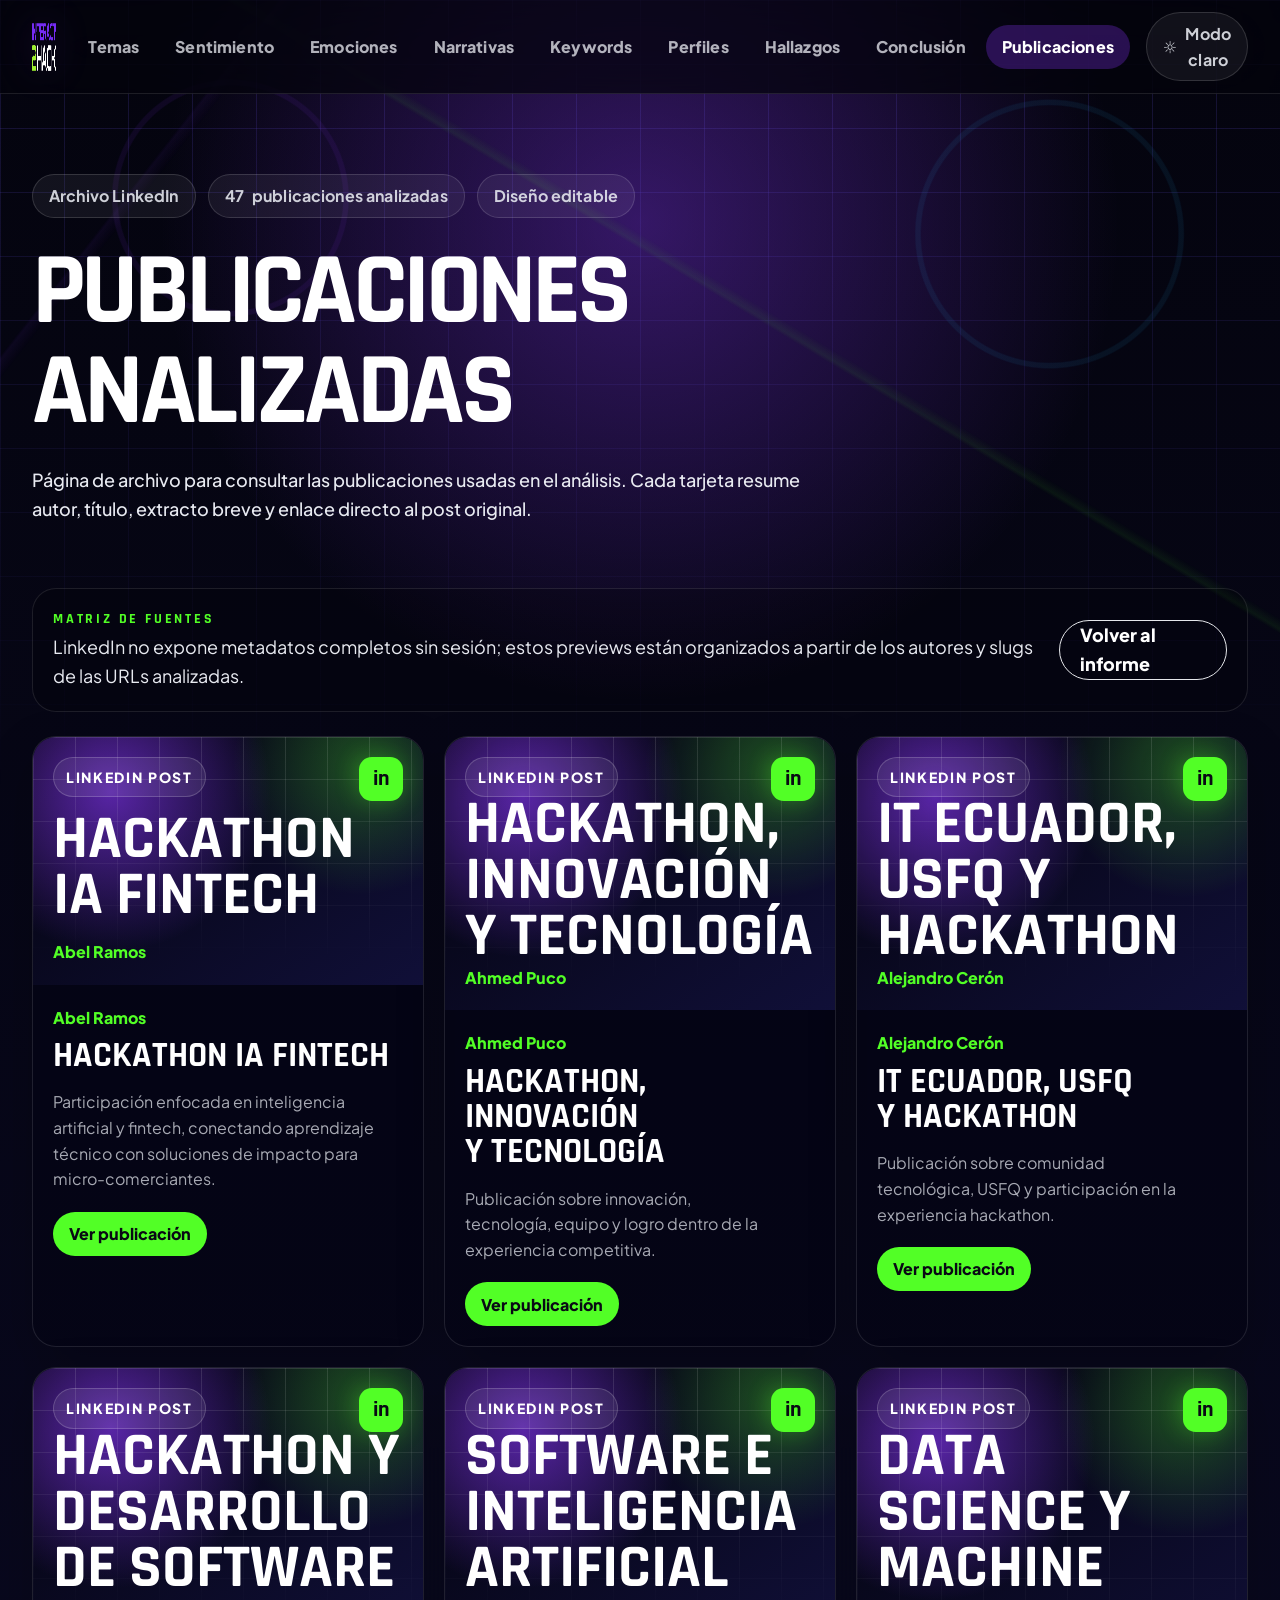
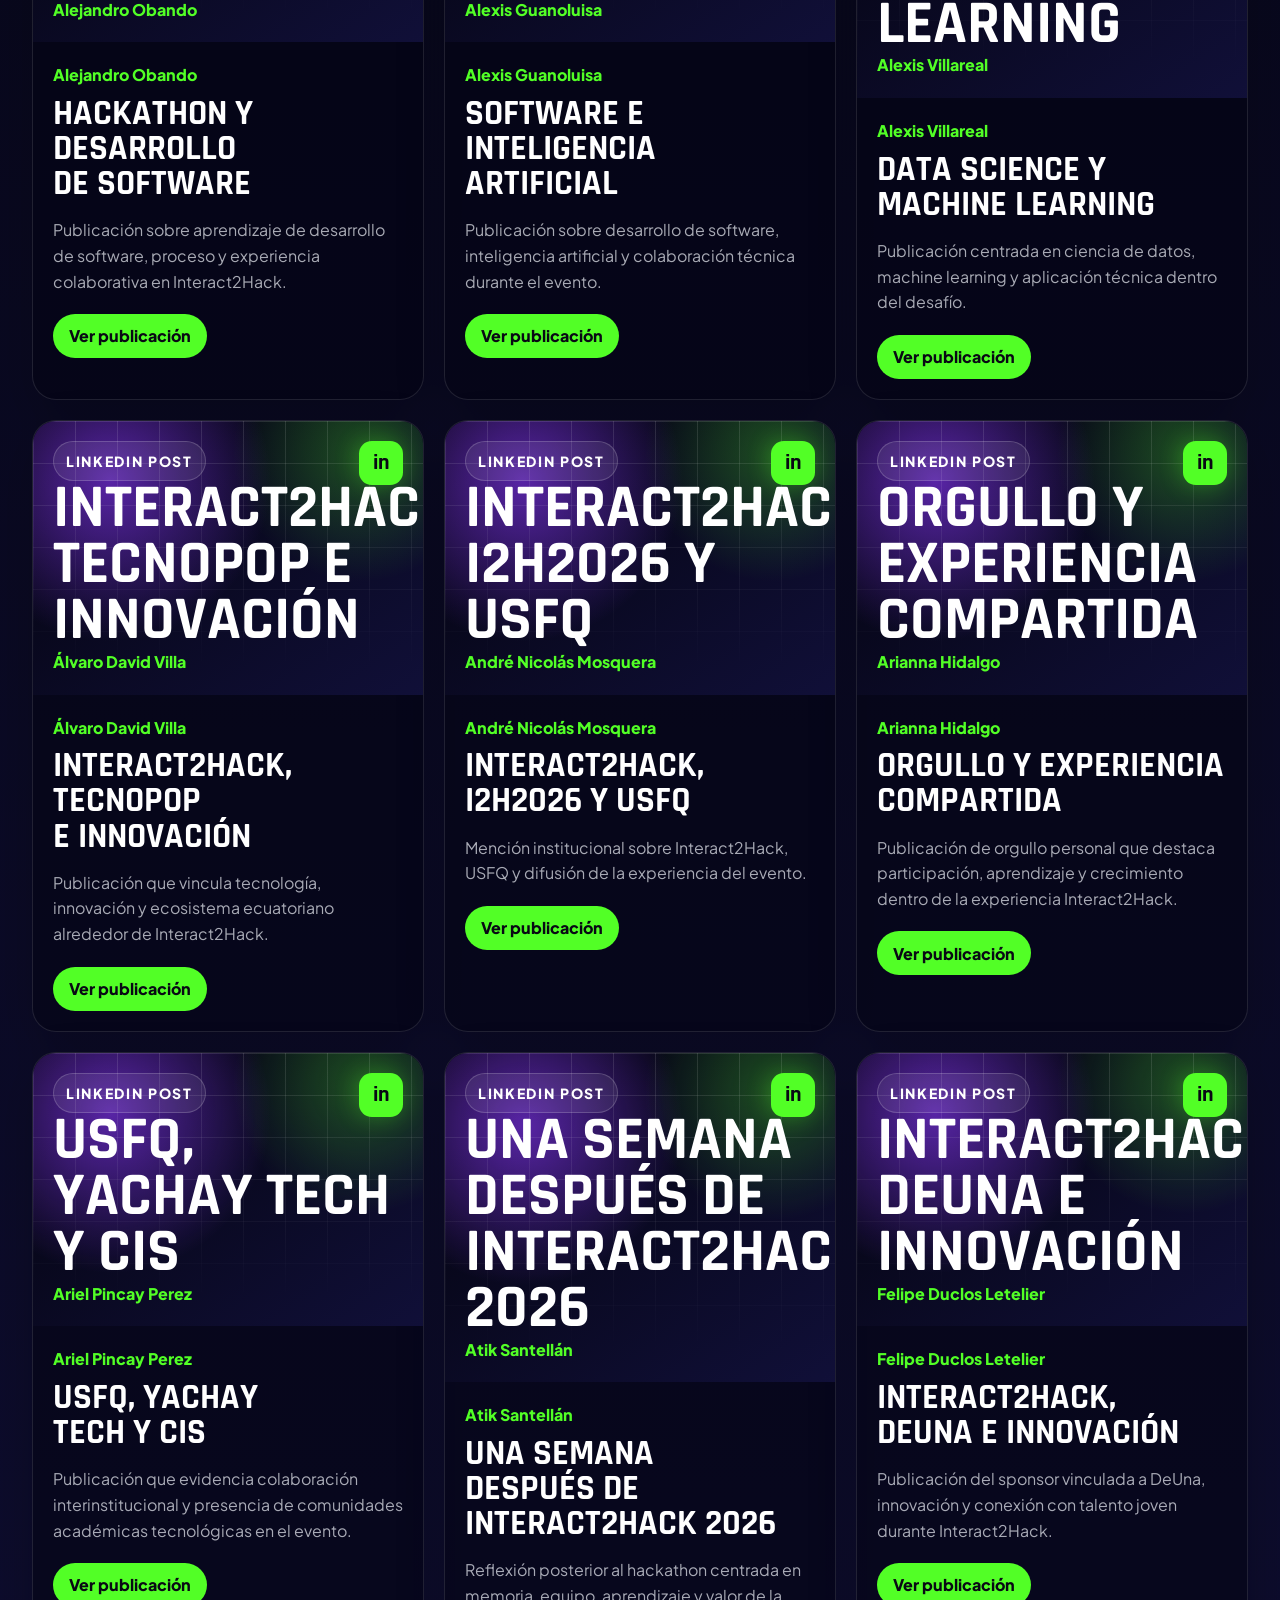
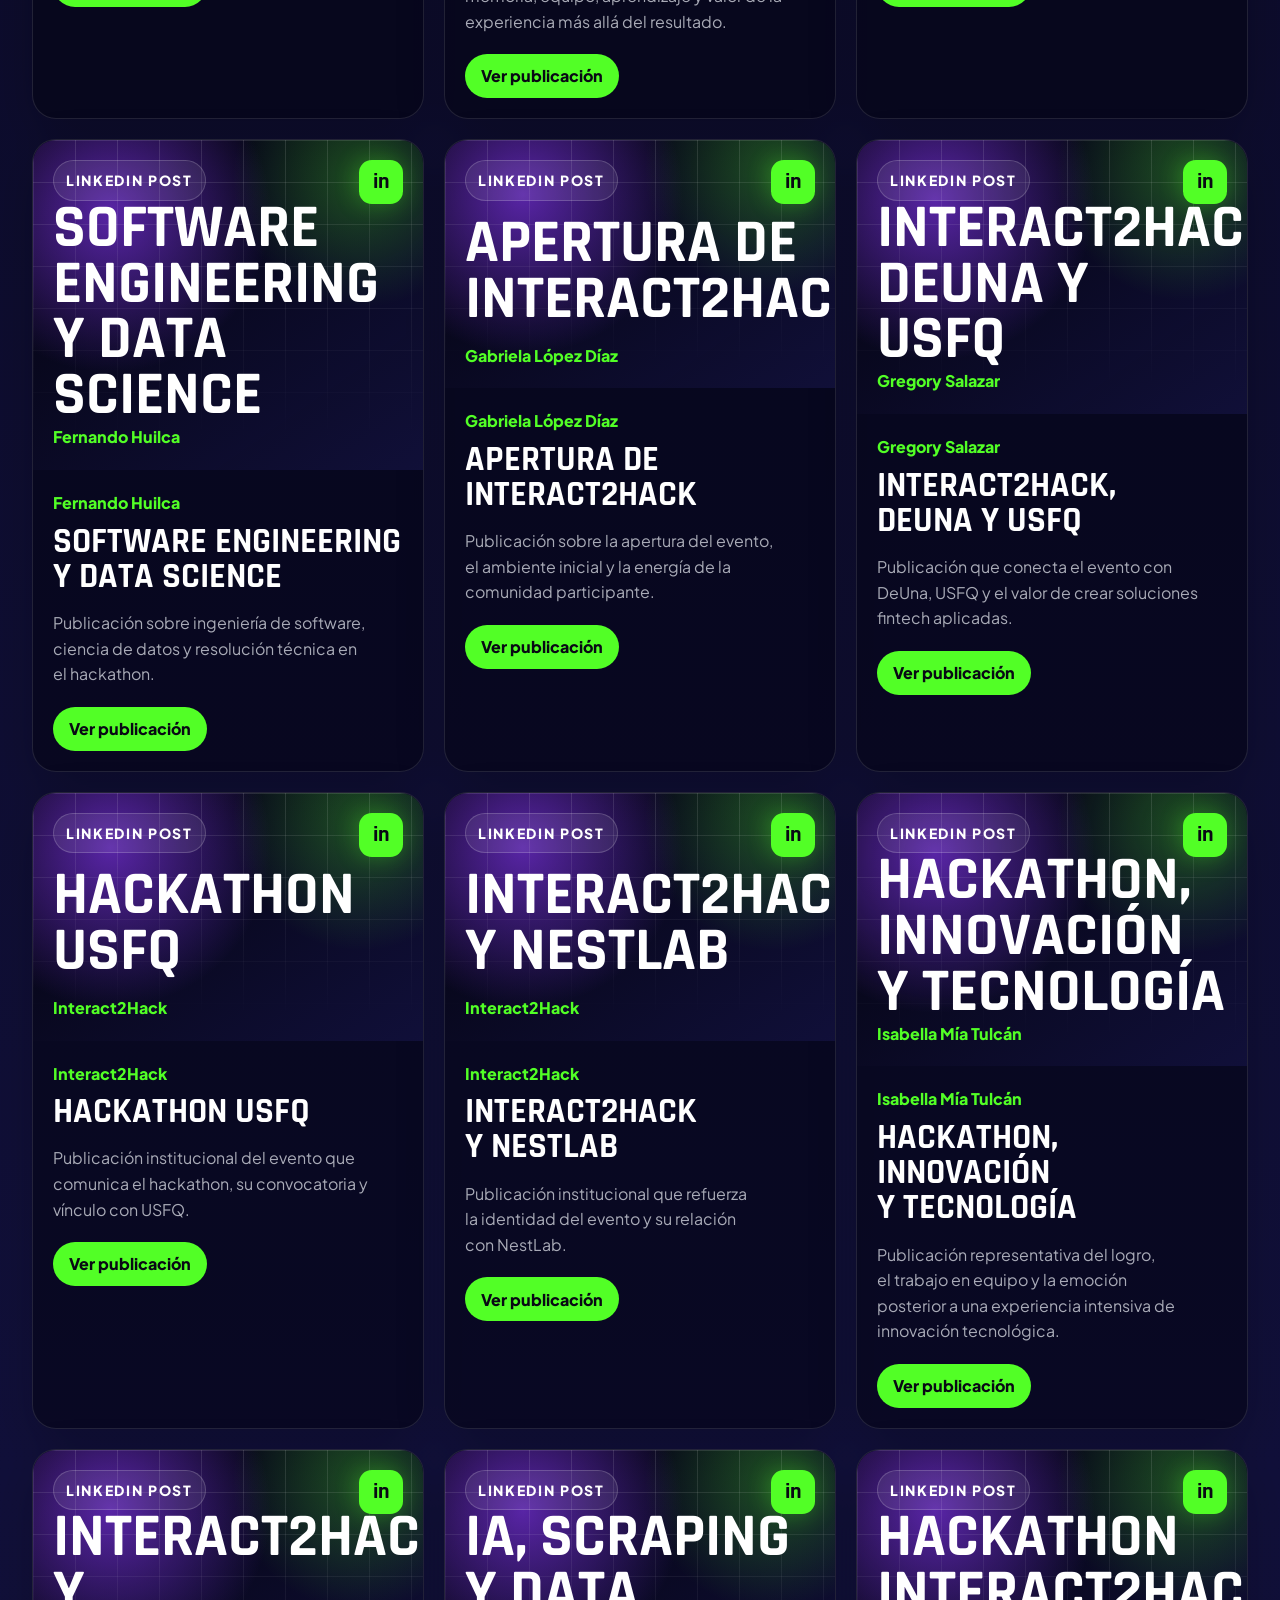
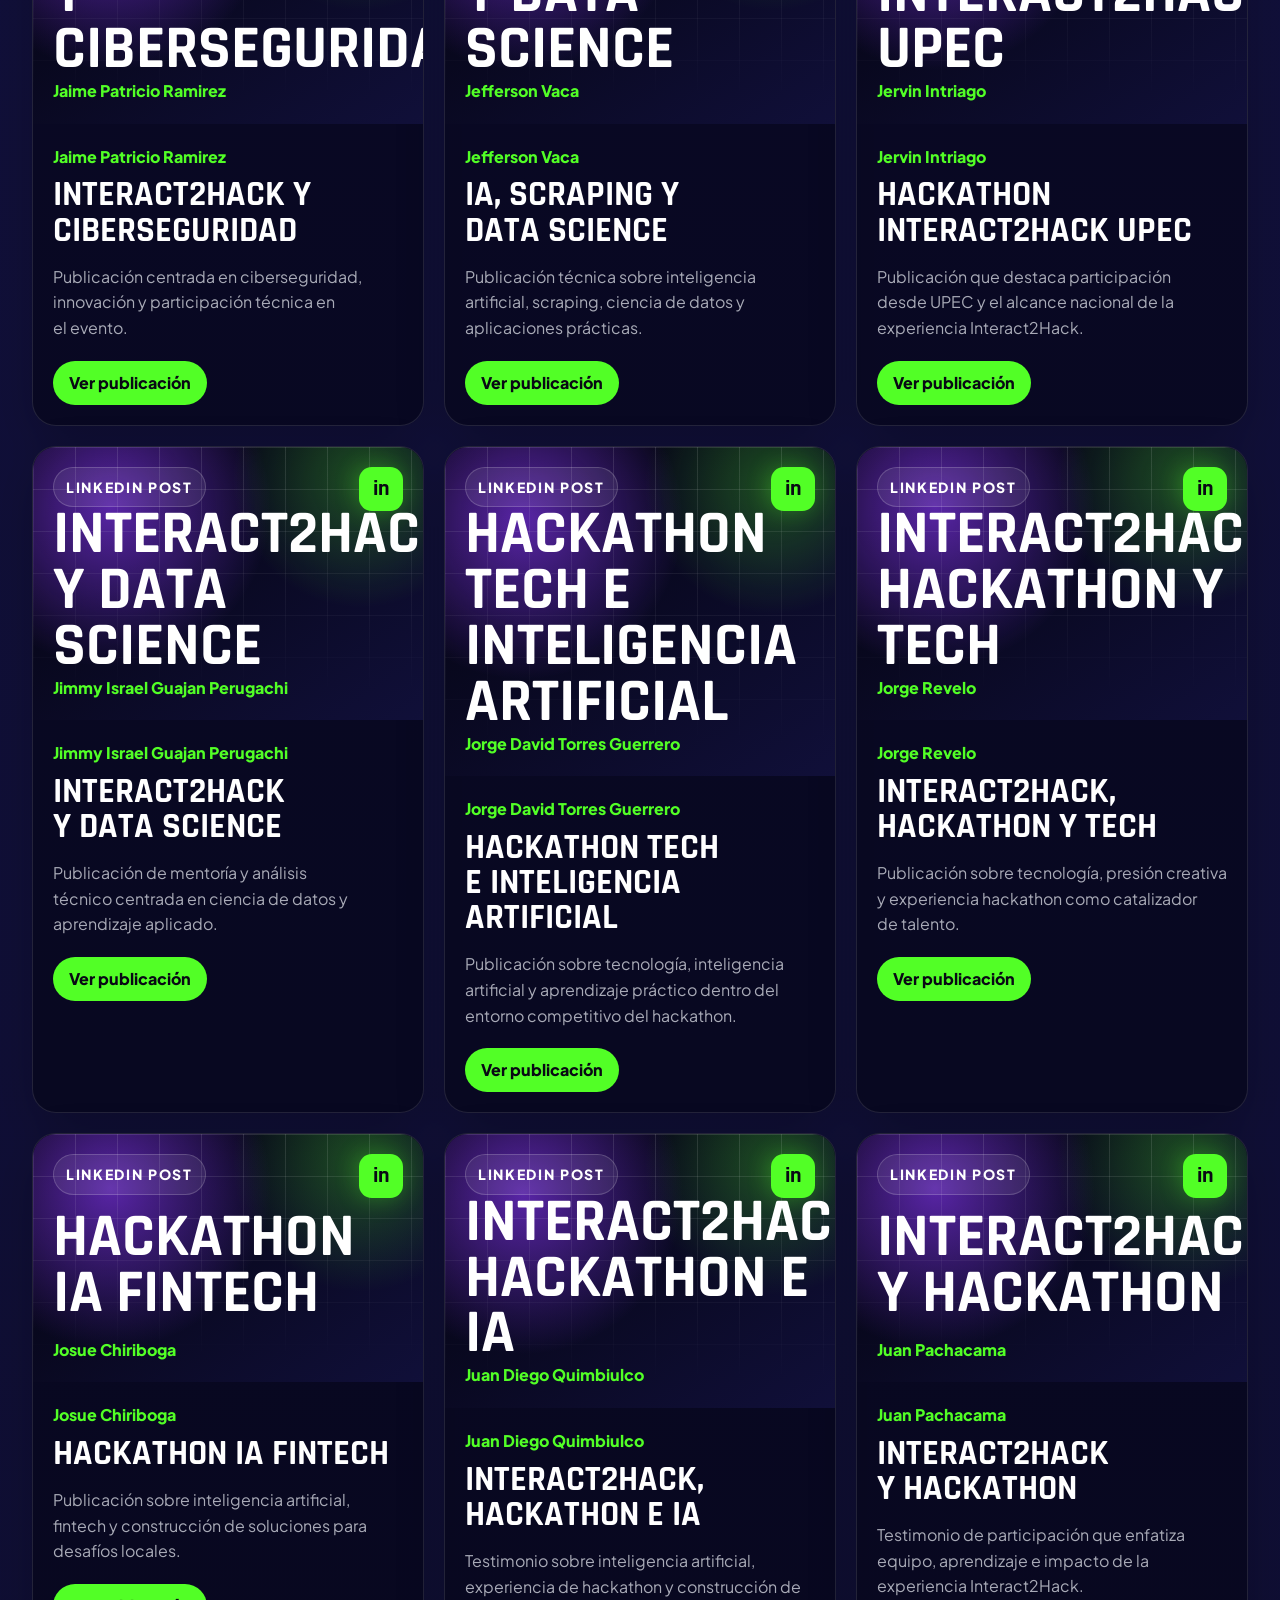
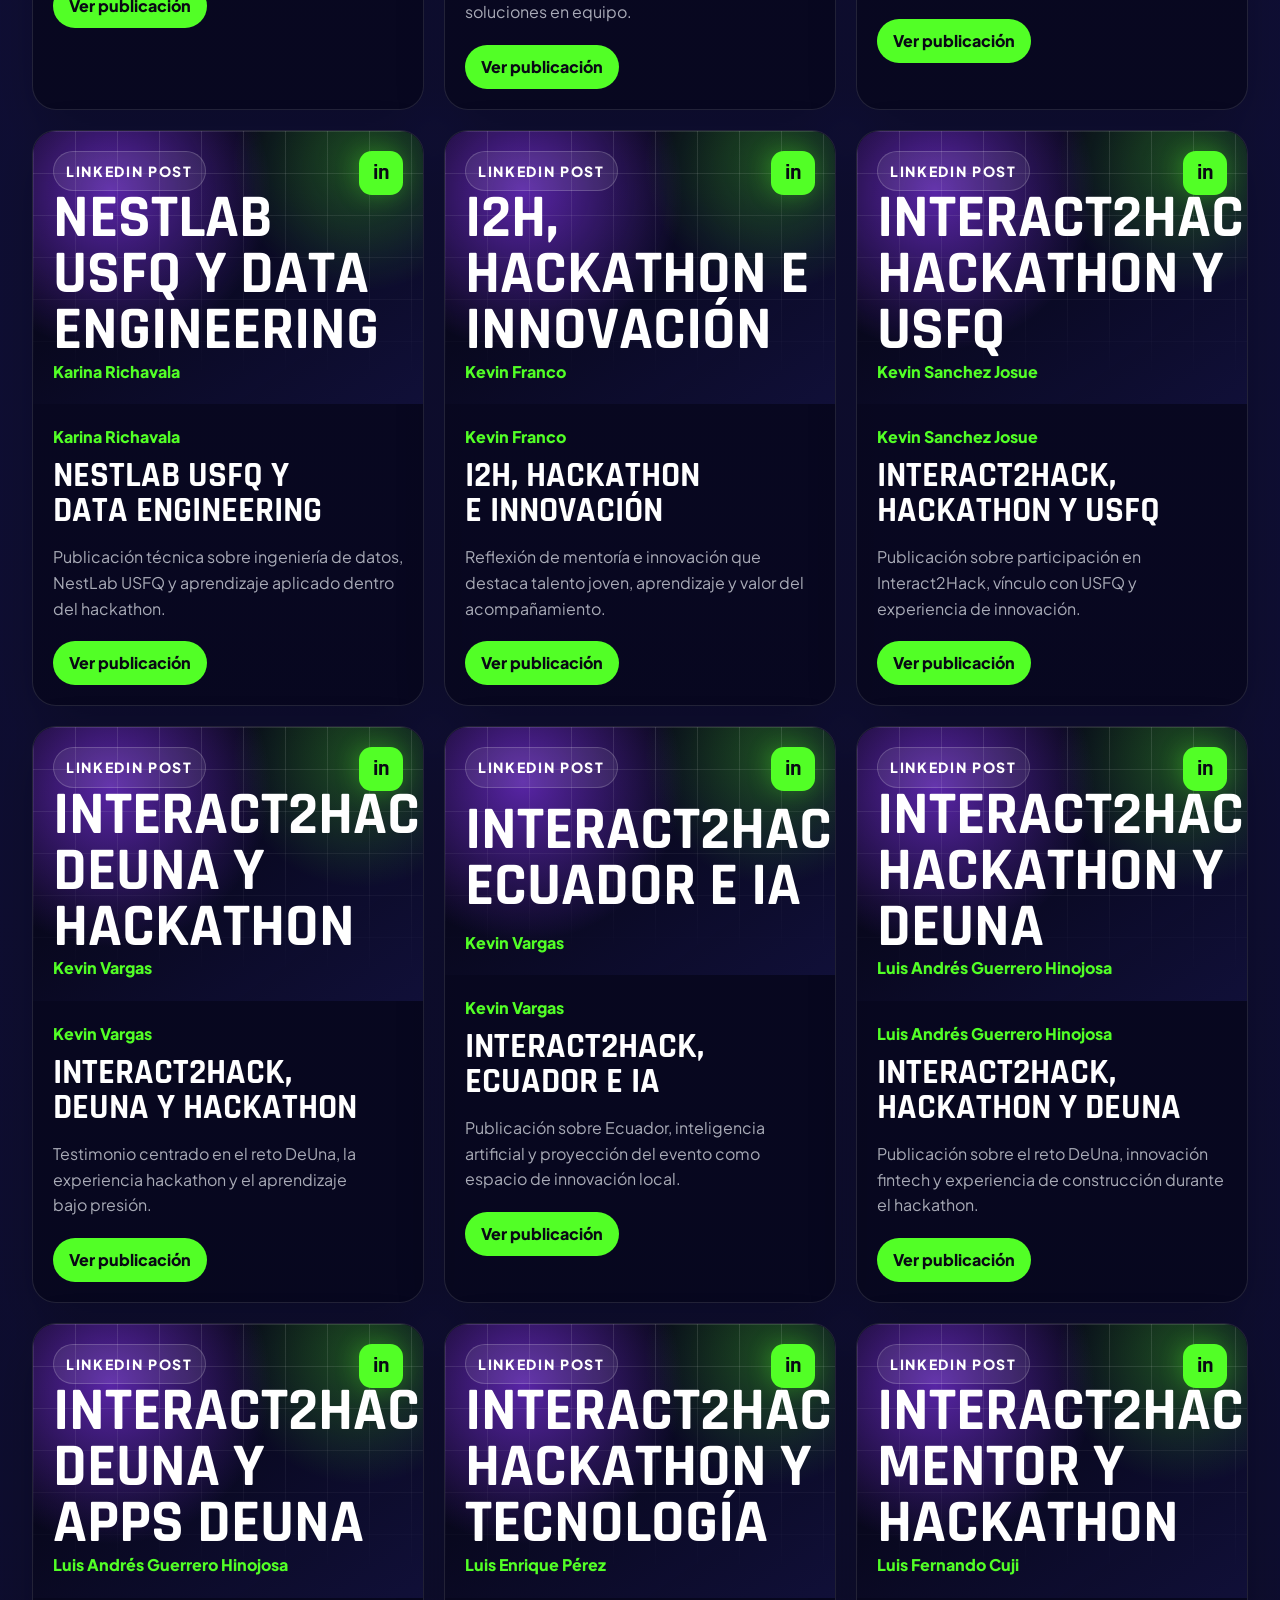
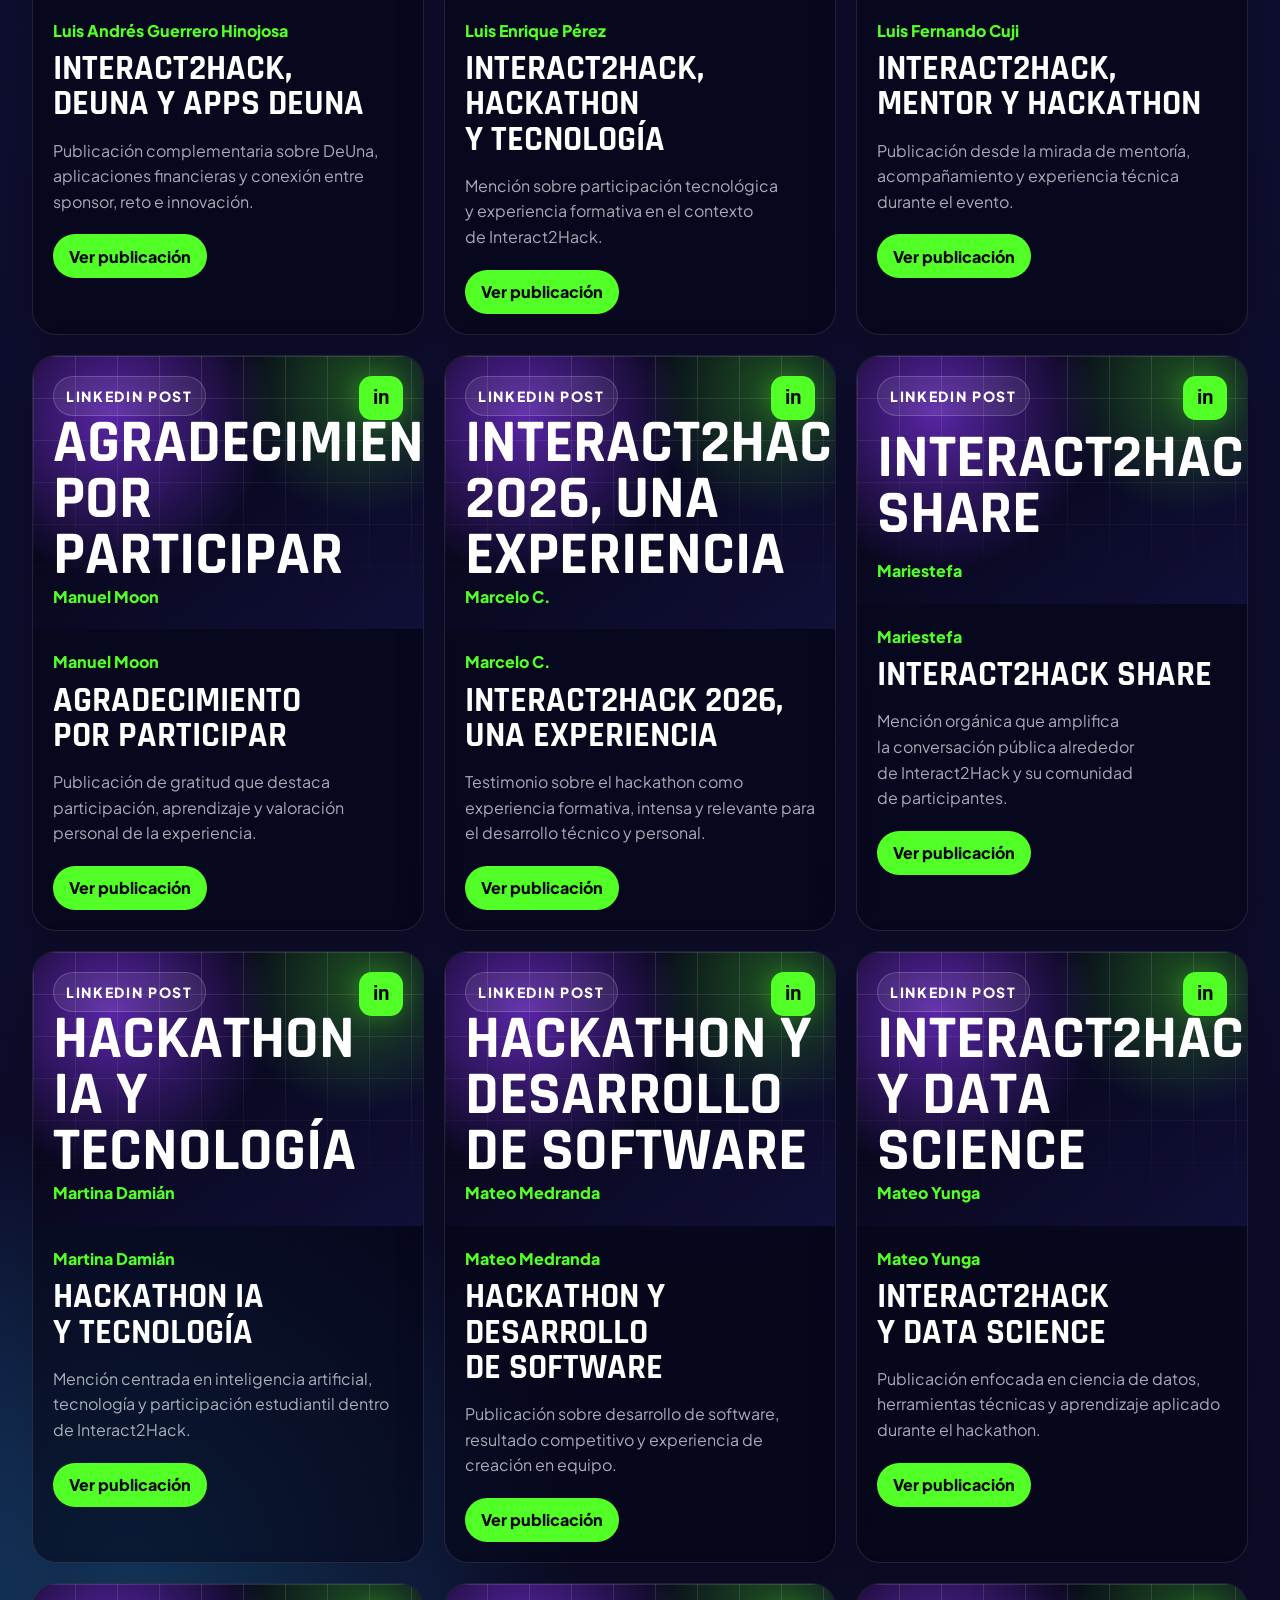
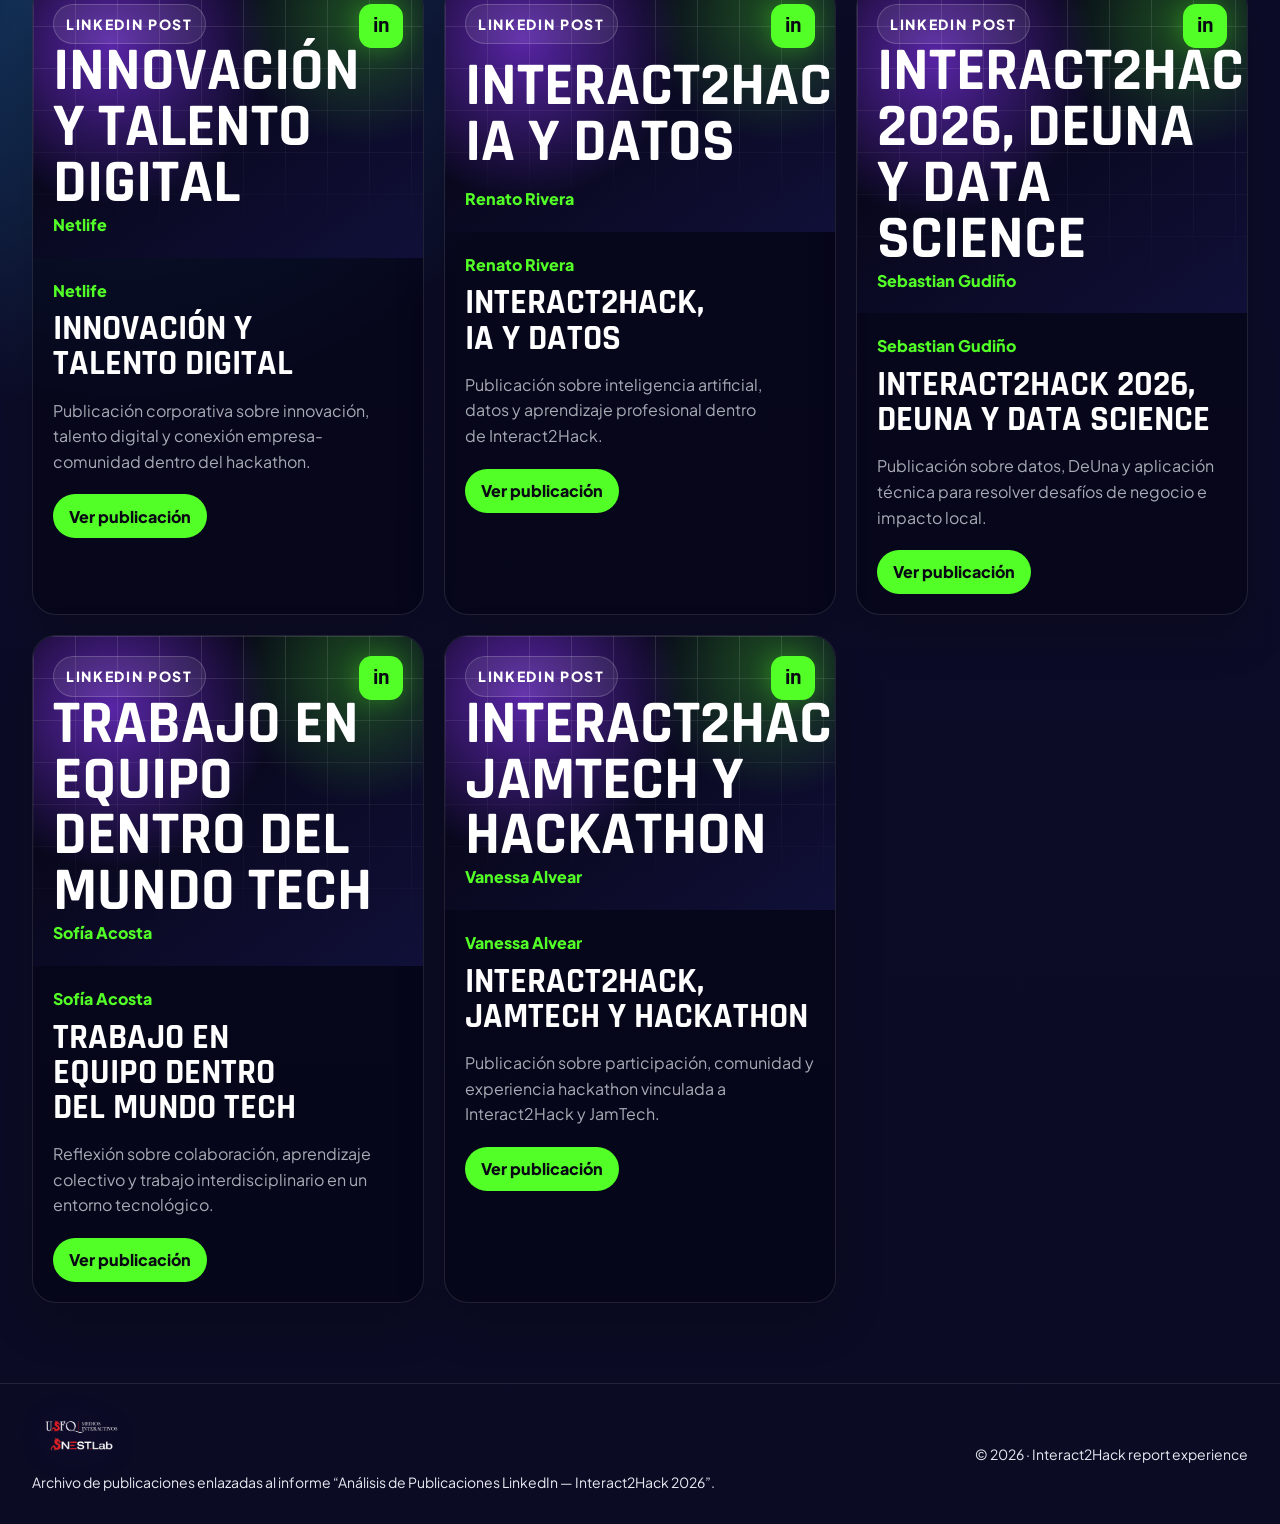
==== posts.html @ 3f8d6b74 "Publish Interact2Hack report site" ====
<!doctype html>
<html lang="es">
  <head>
    <meta charset="UTF-8" />
    <meta name="viewport" content="width=device-width, initial-scale=1.0" />
    <meta
      name="description"
      content="Listado navegable de publicaciones de LinkedIn analizadas para el informe Interact2Hack 2026."
    />
    <title>Publicaciones analizadas — Interact2Hack 2026</title>
    <link rel="preconnect" href="https://fonts.googleapis.com" />
    <link rel="preconnect" href="https://fonts.gstatic.com" crossorigin />
    <link
      href="https://fonts.googleapis.com/css2?family=Plus+Jakarta+Sans:wght@400;500;600;700;800&family=Rajdhani:wght@500;600;700&display=swap"
      rel="stylesheet"
    />
    <link rel="stylesheet" href="./styles.css" />
  </head>
  <body data-page="publicaciones">
    <a
      href="#contenido"
      class="sr-only focus:not-sr-only focus:fixed focus:left-4 focus:top-4 focus:z-[80] focus:rounded-full focus:bg-i2h-lime focus:px-4 focus:py-3 focus:font-bold focus:text-i2h-void"
      >Saltar al contenido</a
    >

    <div class="site-bg min-h-screen overflow-hidden">
      <div class="grid-overlay pointer-events-none fixed inset-0 z-0"></div>
      <div class="scribble-overlay pointer-events-none fixed inset-0 z-0 opacity-80"></div>

      <header class="sticky top-0 z-50 border-b border-white/10 bg-i2h-void/70 backdrop-blur-2xl">
        <div class="mx-auto flex max-w-7xl items-center justify-between gap-4 px-4 py-3 sm:px-6 lg:px-8">
          <a href="./index.html#inicio" class="flex min-h-11 items-center gap-3" aria-label="Volver al informe">
            <img
              class="header-brand h-10 w-auto sm:h-12"
              src="./assets/header-logo.png"
              width="296"
              height="92"
              alt="Interact2Hack"
              decoding="async"
            />
          </a>

          <nav class="hidden items-center gap-1 xl:flex" aria-label="Secciones principales">
            <a class="nav-link" data-nav-link href="./index.html#temas">Temas</a>
            <a class="nav-link" data-nav-link href="./index.html#sentimiento">Sentimiento</a>
            <a class="nav-link" data-nav-link href="./index.html#emociones">Emociones</a>
            <a class="nav-link" data-nav-link href="./index.html#narrativas">Narrativas</a>
            <a class="nav-link" data-nav-link href="./index.html#keywords">Keywords</a>
            <a class="nav-link" data-nav-link href="./index.html#perfiles">Perfiles</a>
            <a class="nav-link" data-nav-link href="./index.html#hallazgos">Hallazgos</a>
            <a class="nav-link" data-nav-link href="./index.html#conclusion">Conclusión</a>
            <a class="nav-link" data-nav-link href="./posts.html">Publicaciones</a>
          </nav>

          <div class="flex items-center gap-2">
            <button
              class="chip min-w-11 justify-center"
              type="button"
              data-theme-toggle
              aria-label="Cambiar tema"
            ></button>
            <button
              class="chip min-w-11 justify-center xl:hidden"
              type="button"
              data-menu-toggle
              aria-controls="mobile-menu"
              aria-expanded="false"
            >
              <span class="sr-only">Abrir menú</span>
              <span aria-hidden="true">☰</span>
            </button>
          </div>
        </div>

        <nav id="mobile-menu" data-mobile-menu class="hidden border-t border-white/10 px-4 py-3 xl:hidden" aria-label="Menú móvil">
          <div class="mx-auto grid max-w-7xl grid-cols-2 gap-2 sm:grid-cols-4">
            <a class="nav-link" data-nav-link href="./index.html#temas">Temas</a>
            <a class="nav-link" data-nav-link href="./index.html#sentimiento">Sentimiento</a>
            <a class="nav-link" data-nav-link href="./index.html#emociones">Emociones</a>
            <a class="nav-link" data-nav-link href="./index.html#narrativas">Narrativas</a>
            <a class="nav-link" data-nav-link href="./index.html#keywords">Keywords</a>
            <a class="nav-link" data-nav-link href="./index.html#perfiles">Perfiles</a>
            <a class="nav-link" data-nav-link href="./index.html#hallazgos">Hallazgos</a>
            <a class="nav-link" data-nav-link href="./index.html#conclusion">Conclusión</a>
            <a class="nav-link" data-nav-link href="./posts.html">Publicaciones</a>
          </div>
        </nav>
      </header>

      <main id="contenido" class="relative z-10">
        <section class="mx-auto max-w-7xl px-4 pb-10 pt-12 sm:px-6 lg:px-8 lg:pb-16 lg:pt-20">
          <div class="max-w-5xl">
            <div class="mb-6 flex flex-wrap gap-3">
              <span class="chip">Archivo LinkedIn</span>
              <span class="chip"><span data-post-count>45</span> publicaciones analizadas</span>
              <span class="chip">Diseño editable</span>
            </div>
            <h1 class="font-display text-[clamp(3rem,8vw,7rem)] font-bold uppercase tracking-[-.045em] text-white">
              Publicaciones analizadas
            </h1>
            <p class="mt-6 max-w-3xl text-[var(--text-lg)] font-medium text-white/76">
              Página de archivo para consultar las publicaciones usadas en el análisis. Cada tarjeta resume autor, título, extracto breve y enlace directo al post original.
            </p>
          </div>
        </section>

        <section class="mx-auto max-w-7xl px-4 pb-20 sm:px-6 lg:px-8">
          <div class="mb-6 flex flex-col justify-between gap-4 rounded-[1.5rem] border border-white/10 bg-black/20 p-5 sm:flex-row sm:items-center">
            <div>
              <p class="font-display text-sm font-bold uppercase tracking-[.2em] text-i2h-lime">Matriz de fuentes</p>
              <p class="mt-1 text-white/68">LinkedIn no expone metadatos completos sin sesión; estos previews están organizados a partir de los autores y slugs de las URLs analizadas.</p>
            </div>
            <a href="./index.html#conclusion" class="inline-flex min-h-12 items-center justify-center rounded-full border border-white/14 bg-white/8 px-5 font-extrabold text-white hover:-translate-y-0.5 hover:bg-white/14">
              Volver al informe
            </a>
          </div>

          <div class="posts-grid" data-posts-grid></div>
        </section>
      </main>

      <footer class="relative z-10 border-t border-white/10 px-4 py-8 sm:px-6 lg:px-8">
        <div class="mx-auto flex max-w-7xl flex-col justify-between gap-6 text-sm text-white/56 md:flex-row md:items-center">
          <div class="flex flex-col gap-4">
            <img
              class="footer-brand h-10 w-fit max-w-[15rem] object-contain"
              src="./assets/footer-logo.png"
              width="416"
              height="86"
              alt="USFQ Medios Interactivos y SNeST Lab"
              loading="lazy"
              decoding="async"
            />
            <p>Archivo de publicaciones enlazadas al informe “Análisis de Publicaciones LinkedIn — Interact2Hack 2026”.</p>
          </div>
          <p>© <span data-year></span> · Interact2Hack report experience</p>
        </div>
      </footer>
    </div>

    <script src="./posts-data.js" defer></script>
    <script src="./posts-render.js" defer></script>
    <script src="./main.js" defer></script>
  </body>
</html>
---- styles.css ----
*,:after,:before{--tw-border-spacing-x:0;--tw-border-spacing-y:0;--tw-translate-x:0;--tw-translate-y:0;--tw-rotate:0;--tw-skew-x:0;--tw-skew-y:0;--tw-scale-x:1;--tw-scale-y:1;--tw-pan-x: ;--tw-pan-y: ;--tw-pinch-zoom: ;--tw-scroll-snap-strictness:proximity;--tw-gradient-from-position: ;--tw-gradient-via-position: ;--tw-gradient-to-position: ;--tw-ordinal: ;--tw-slashed-zero: ;--tw-numeric-figure: ;--tw-numeric-spacing: ;--tw-numeric-fraction: ;--tw-ring-inset: ;--tw-ring-offset-width:0px;--tw-ring-offset-color:#fff;--tw-ring-color:rgba(59,130,246,.5);--tw-ring-offset-shadow:0 0 #0000;--tw-ring-shadow:0 0 #0000;--tw-shadow:0 0 #0000;--tw-shadow-colored:0 0 #0000;--tw-blur: ;--tw-brightness: ;--tw-contrast: ;--tw-grayscale: ;--tw-hue-rotate: ;--tw-invert: ;--tw-saturate: ;--tw-sepia: ;--tw-drop-shadow: ;--tw-backdrop-blur: ;--tw-backdrop-brightness: ;--tw-backdrop-contrast: ;--tw-backdrop-grayscale: ;--tw-backdrop-hue-rotate: ;--tw-backdrop-invert: ;--tw-backdrop-opacity: ;--tw-backdrop-saturate: ;--tw-backdrop-sepia: ;--tw-contain-size: ;--tw-contain-layout: ;--tw-contain-paint: ;--tw-contain-style: }::backdrop{--tw-border-spacing-x:0;--tw-border-spacing-y:0;--tw-translate-x:0;--tw-translate-y:0;--tw-rotate:0;--tw-skew-x:0;--tw-skew-y:0;--tw-scale-x:1;--tw-scale-y:1;--tw-pan-x: ;--tw-pan-y: ;--tw-pinch-zoom: ;--tw-scroll-snap-strictness:proximity;--tw-gradient-from-position: ;--tw-gradient-via-position: ;--tw-gradient-to-position: ;--tw-ordinal: ;--tw-slashed-zero: ;--tw-numeric-figure: ;--tw-numeric-spacing: ;--tw-numeric-fraction: ;--tw-ring-inset: ;--tw-ring-offset-width:0px;--tw-ring-offset-color:#fff;--tw-ring-color:rgba(59,130,246,.5);--tw-ring-offset-shadow:0 0 #0000;--tw-ring-shadow:0 0 #0000;--tw-shadow:0 0 #0000;--tw-shadow-colored:0 0 #0000;--tw-blur: ;--tw-brightness: ;--tw-contrast: ;--tw-grayscale: ;--tw-hue-rotate: ;--tw-invert: ;--tw-saturate: ;--tw-sepia: ;--tw-drop-shadow: ;--tw-backdrop-blur: ;--tw-backdrop-brightness: ;--tw-backdrop-contrast: ;--tw-backdrop-grayscale: ;--tw-backdrop-hue-rotate: ;--tw-backdrop-invert: ;--tw-backdrop-opacity: ;--tw-backdrop-saturate: ;--tw-backdrop-sepia: ;--tw-contain-size: ;--tw-contain-layout: ;--tw-contain-paint: ;--tw-contain-style: }/*! tailwindcss v3.4.19 | MIT License | https://tailwindcss.com*/*,:after,:before{box-sizing:border-box;border:0 solid #e5e7eb}:after,:before{--tw-content:""}:host,html{line-height:1.5;-webkit-text-size-adjust:100%;-moz-tab-size:4;-o-tab-size:4;tab-size:4;font-family:ui-sans-serif,system-ui,sans-serif,Apple Color Emoji,Segoe UI Emoji,Segoe UI Symbol,Noto Color Emoji;font-feature-settings:normal;font-variation-settings:normal;-webkit-tap-highlight-color:transparent}body{margin:0;line-height:inherit}hr{height:0;color:inherit;border-top-width:1px}abbr:where([title]){-webkit-text-decoration:underline dotted;text-decoration:underline dotted}h1,h2,h3,h4,h5,h6{font-size:inherit;font-weight:inherit}a{color:inherit;text-decoration:inherit}b,strong{font-weight:bolder}code,kbd,pre,samp{font-family:ui-monospace,SFMono-Regular,Menlo,Monaco,Consolas,Liberation Mono,Courier New,monospace;font-feature-settings:normal;font-variation-settings:normal;font-size:1em}small{font-size:80%}sub,sup{font-size:75%;line-height:0;position:relative;vertical-align:baseline}sub{bottom:-.25em}sup{top:-.5em}table{text-indent:0;border-color:inherit;border-collapse:collapse}button,input,optgroup,select,textarea{font-family:inherit;font-feature-settings:inherit;font-variation-settings:inherit;font-size:100%;font-weight:inherit;line-height:inherit;letter-spacing:inherit;color:inherit;margin:0;padding:0}button,select{text-transform:none}button,input:where([type=button]),input:where([type=reset]),input:where([type=submit]){-webkit-appearance:button;background-color:transparent;background-image:none}:-moz-focusring{outline:auto}:-moz-ui-invalid{box-shadow:none}progress{vertical-align:baseline}::-webkit-inner-spin-button,::-webkit-outer-spin-button{height:auto}[type=search]{-webkit-appearance:textfield;outline-offset:-2px}::-webkit-search-decoration{-webkit-appearance:none}::-webkit-file-upload-button{-webkit-appearance:button;font:inherit}summary{display:list-item}blockquote,dd,dl,figure,h1,h2,h3,h4,h5,h6,hr,p,pre{margin:0}fieldset{margin:0}fieldset,legend{padding:0}menu,ol,ul{list-style:none;margin:0;padding:0}dialog{padding:0}textarea{resize:vertical}input::-moz-placeholder,textarea::-moz-placeholder{opacity:1;color:#9ca3af}input::placeholder,textarea::placeholder{opacity:1;color:#9ca3af}[role=button],button{cursor:pointer}:disabled{cursor:default}audio,canvas,embed,iframe,img,object,svg,video{display:block;vertical-align:middle}img,video{max-width:100%;height:auto}[hidden]:where(:not([hidden=until-found])){display:none}:root{--space-1:0.25rem;--space-2:0.5rem;--space-3:0.75rem;--space-4:1rem;--space-5:1.25rem;--space-6:1.5rem;--space-8:2rem;--space-10:2.5rem;--space-12:3rem;--space-16:4rem;--space-20:5rem;--space-24:6rem;--text-xs:clamp(0.75rem,0.7rem + 0.25vw,0.875rem);--text-sm:clamp(0.875rem,0.8rem + 0.35vw,1rem);--text-base:clamp(1rem,0.95rem + 0.25vw,1.125rem);--text-lg:clamp(1.125rem,1rem + 0.75vw,1.5rem);--text-xl:clamp(1.5rem,1.2rem + 1.25vw,2.25rem);--text-2xl:clamp(2rem,1.2rem + 2.5vw,3.5rem);--text-3xl:clamp(2.5rem,1rem + 4vw,5rem)}*{box-sizing:border-box}html{scroll-behavior:smooth;scroll-padding-top:6rem;-webkit-font-smoothing:antialiased;-moz-osx-font-smoothing:grayscale}body{min-height:100dvh;font-family:Plus Jakarta Sans,ui-sans-serif,system-ui,sans-serif;font-size:var(--text-base);line-height:1.6;color:#e8eaf1;background:#070719;text-rendering:optimizeLegibility}body.light{color:#121226;background:#f3f4ff}.font-display,h1,h2,h3{font-family:Rajdhani,Oxanium,ui-sans-serif,system-ui,sans-serif;line-height:.98;text-wrap:balance}li,p{text-wrap:pretty}a,button{transition:color .18s cubic-bezier(.16,1,.3,1),background .18s cubic-bezier(.16,1,.3,1),border-color .18s cubic-bezier(.16,1,.3,1),transform .18s cubic-bezier(.16,1,.3,1)}button{cursor:pointer}:focus-visible{outline:2px solid #52ff26;outline-offset:3px;border-radius:.5rem}::-moz-selection{background:rgba(82,255,38,.35);color:#fff}::selection{background:rgba(82,255,38,.35);color:#fff}@media (prefers-reduced-motion:reduce){*,:after,:before{animation-duration:.01ms!important;animation-iteration-count:1!important;scroll-behavior:auto!important;transition-duration:.01ms!important}}.site-bg{background:radial-gradient(circle at 50% 2%,rgba(139,56,255,.36),transparent 30rem),radial-gradient(circle at 10% 86%,rgba(43,184,255,.28),transparent 28rem),linear-gradient(180deg,#04040e,#11103a 42%,#0b0b24)}body.light .site-bg{background:radial-gradient(circle at 50% 0,rgba(139,56,255,.18),transparent 32rem),radial-gradient(circle at 10% 84%,rgba(43,184,255,.16),transparent 28rem),linear-gradient(180deg,#fbfbff,#eef1ff 45%,#fff)}body.light footer .text-white,body.light main .text-white{color:#121226}body.light main .text-white\/82{color:rgba(18,18,38,.82)}body.light main .text-white\/78{color:rgba(18,18,38,.78)}body.light main .text-white\/76{color:rgba(18,18,38,.76)}body.light main .text-white\/72{color:rgba(18,18,38,.72)}body.light main .text-white\/70{color:rgba(18,18,38,.7)}body.light footer .text-white\/56,body.light main .text-white\/68{color:rgba(18,18,38,.68)}body.light main .text-white\/66{color:rgba(18,18,38,.66)}body.light main .text-white\/60{color:rgba(18,18,38,.6)}body.light main .text-white\/52{color:rgba(18,18,38,.52)}body.light footer.border-white\/10,body.light main .border-white\/10{border-color:rgba(17,16,58,.1)}body.light main .border-white\/14{border-color:rgba(17,16,58,.14)}body.light main .bg-white\/8{background-color:hsla(0,0%,100%,.62)}body.light main .hover\:bg-white\/14:hover{background-color:hsla(0,0%,100%,.9)}.grid-overlay{background-image:linear-gradient(rgba(116,94,255,.18) 1px,transparent 0),linear-gradient(90deg,rgba(116,94,255,.18) 1px,transparent 0);background-size:64px 64px;-webkit-mask-image:linear-gradient(180deg,#000,transparent 88%);mask-image:linear-gradient(180deg,#000,transparent 88%)}.scribble-overlay{background:linear-gradient(128deg,transparent 14%,rgba(139,56,255,.08) 14.2%,transparent 15%),linear-gradient(31deg,transparent 62%,rgba(82,255,38,.09) 62.3%,transparent 63%),radial-gradient(circle at 18% 22%,transparent 0 7rem,rgba(139,56,255,.11) 7.1rem 7.35rem,transparent 7.45rem),radial-gradient(circle at 82% 26%,transparent 0 8rem,rgba(43,184,255,.1) 8.1rem 8.35rem,transparent 8.45rem)}.footer-brand,.header-brand{filter:drop-shadow(0 0 18px rgba(139,56,255,.22))}body.light .footer-brand,body.light .header-brand{filter:drop-shadow(0 8px 20px rgba(17,16,58,.12))}.glass{border:1px solid hsla(0,0%,100%,.12);background:linear-gradient(180deg,hsla(0,0%,100%,.095),hsla(0,0%,100%,.045));box-shadow:0 24px 80px rgba(0,0,0,.28);backdrop-filter:blur(18px)}body.light .glass{border-color:rgba(31,25,81,.12);background:linear-gradient(180deg,hsla(0,0%,100%,.88),hsla(0,0%,100%,.68));box-shadow:0 24px 80px rgba(76,70,160,.16)}.chip{display:inline-flex;align-items:center;gap:var(--space-2);min-height:2.25rem;border:1px solid hsla(0,0%,100%,.14);border-radius:999px;padding:var(--space-2) var(--space-4);color:rgba(232,234,241,.88);background:hsla(0,0%,100%,.06);font-size:var(--text-sm);font-weight:700;letter-spacing:.01em}body.light .chip{border-color:rgba(17,16,58,.13);color:rgba(18,18,38,.8);background:hsla(0,0%,100%,.78)}.nav-link{display:flex;align-items:center;min-height:2.75rem;border-radius:999px;padding:0 var(--space-4);color:rgba(232,234,241,.76);font-size:var(--text-sm);font-weight:800;letter-spacing:.01em;white-space:nowrap}.nav-link.is-active,.nav-link:hover{color:#fff;background:rgba(139,56,255,.28)}body.light .nav-link{color:rgba(18,18,38,.72)}body.light .nav-link.is-active,body.light .nav-link:hover{color:#11103a;background:rgba(139,56,255,.12)}.section-card{border:1px solid hsla(0,0%,100%,.11);border-radius:1.5rem;background:rgba(5,5,20,.56);box-shadow:0 18px 50px rgba(0,0,0,.22)}body.light .section-card{border-color:rgba(17,16,58,.1);background:hsla(0,0%,100%,.82);box-shadow:0 18px 50px rgba(76,70,160,.12)}.metric-card{position:relative;overflow:hidden;border:1px solid hsla(0,0%,100%,.11);border-radius:1.25rem;padding:var(--space-5);background:hsla(0,0%,100%,.06)}body.light .metric-card{border-color:rgba(17,16,58,.1);background:hsla(0,0%,100%,.74)}.metric-card:before{content:"";position:absolute;inset:0;background:linear-gradient(135deg,rgba(139,56,255,.16),transparent 44%,rgba(82,255,38,.08));pointer-events:none}.marker{display:inline-grid;place-items:center;width:2.25rem;height:2.25rem;border-radius:.65rem;color:#090914;background:#52ff26;font-family:Rajdhani,Oxanium,ui-sans-serif,system-ui,sans-serif;font-weight:800;line-height:1;box-shadow:0 0 20px rgba(82,255,38,.26)}.table-wrap{overflow-x:auto;border:1px solid hsla(0,0%,100%,.1);border-radius:1.25rem}body.light .table-wrap{border-color:rgba(17,16,58,.1)}.report-table{min-width:720px;width:100%;border-collapse:collapse}.report-table th{color:#52ff26;background:rgba(139,56,255,.2);font-family:Rajdhani,Oxanium,ui-sans-serif,system-ui,sans-serif;font-size:var(--text-sm);letter-spacing:.06em;text-align:left;text-transform:uppercase}body.light .report-table th{color:#4516ad;background:rgba(139,56,255,.1)}.report-table td,.report-table th{padding:var(--space-4);border-bottom:1px solid hsla(0,0%,100%,.08);vertical-align:top}body.light .report-table td,body.light .report-table th{border-bottom-color:rgba(17,16,58,.08)}.report-table tr:last-child td{border-bottom:none}.progress-track{height:.75rem;overflow:hidden;border-radius:999px;background:hsla(0,0%,100%,.12)}body.light .progress-track{background:rgba(17,16,58,.1)}.progress-fill{height:100%;border-radius:inherit;background:linear-gradient(90deg,#52ff26,#b456ff);box-shadow:0 0 22px rgba(82,255,38,.32)}.quote-card{border-left:0;border-radius:1.25rem;padding:var(--space-6);background:linear-gradient(135deg,rgba(139,56,255,.18),hsla(0,0%,100%,.055))}body.light .quote-card{background:linear-gradient(135deg,rgba(139,56,255,.1),hsla(0,0%,100%,.78))}.source-link{color:#b456ff;text-decoration:underline;text-decoration-color:rgba(180,86,255,.38);text-underline-offset:.22em}.source-link:hover{color:#52ff26;text-decoration-color:rgba(82,255,38,.55)}.posts-grid{display:grid;gap:var(--space-5);grid-template-columns:repeat(auto-fill,minmax(min(100%,21rem),1fr))}.post-card{overflow:hidden;border:1px solid hsla(0,0%,100%,.11);border-radius:1.5rem;background:rgba(5,5,20,.58);box-shadow:0 18px 50px rgba(0,0,0,.2)}body.light .post-card{border-color:rgba(17,16,58,.1);background:hsla(0,0%,100%,.82);box-shadow:0 18px 50px rgba(76,70,160,.12)}.post-thumb{position:relative;display:flex;min-height:15.5rem;flex-direction:column;justify-content:space-between;overflow:hidden;padding:var(--space-5);color:#fff;background:radial-gradient(circle at 84% 12%,rgba(82,255,38,.28),transparent 8rem),radial-gradient(circle at 20% 22%,rgba(139,56,255,.62),transparent 10rem),linear-gradient(145deg,rgba(3,3,12,.95),rgba(17,16,58,.96));text-decoration:none}.post-thumb:before{content:"";position:absolute;inset:0;background-image:linear-gradient(hsla(0,0%,100%,.12) 1px,transparent 0),linear-gradient(90deg,hsla(0,0%,100%,.12) 1px,transparent 0);background-size:42px 42px;-webkit-mask-image:linear-gradient(180deg,#000,transparent 92%);mask-image:linear-gradient(180deg,#000,transparent 92%)}.post-thumb:after{content:"in";position:absolute;right:1.25rem;top:1.25rem;display:grid;width:2.75rem;height:2.75rem;place-items:center;border-radius:.8rem;color:#090914;background:#52ff26;font-family:Rajdhani,Oxanium,ui-sans-serif,system-ui,sans-serif;font-size:1.4rem;font-weight:800;box-shadow:0 0 24px rgba(82,255,38,.3)}.post-thumb:hover{transform:translateY(-2px)}.post-thumb-author,.post-thumb-label,.post-thumb-title{position:relative;z-index:1}.post-thumb-label{width:-moz-fit-content;width:fit-content;border:1px solid hsla(0,0%,100%,.18);border-radius:999px;padding:var(--space-2) var(--space-3);background:hsla(0,0%,100%,.08);font-size:var(--text-xs);letter-spacing:.12em}.post-thumb-label,.post-thumb-title{font-weight:800;text-transform:uppercase}.post-thumb-title{max-width:13ch;font-family:Rajdhani,Oxanium,ui-sans-serif,system-ui,sans-serif;font-size:clamp(2.2rem,5vw,3.8rem);line-height:.92}.post-thumb-author{color:#52ff26;font-size:var(--text-sm);font-weight:800}.post-body{padding:var(--space-5)}.post-author{color:#52ff26;font-size:var(--text-sm);font-weight:800}.post-title{margin-top:var(--space-2);color:#fff;font-family:Rajdhani,Oxanium,ui-sans-serif,system-ui,sans-serif;font-size:var(--text-xl);font-weight:800;line-height:1;text-transform:uppercase}body.light .post-title{color:#121226}.post-excerpt{margin-top:var(--space-4);color:rgba(232,234,241,.72);font-size:var(--text-sm)}body.light .post-excerpt{color:rgba(18,18,38,.68)}.post-link{display:inline-flex;min-height:2.75rem;align-items:center;margin-top:var(--space-5);border-radius:999px;padding:0 var(--space-4);color:#090914;background:#52ff26;font-size:var(--text-sm);font-weight:900;text-decoration:none}.post-link:hover{transform:translateY(-1px);background:#fff}.sr-only{position:absolute;width:1px;height:1px;padding:0;margin:-1px;overflow:hidden;clip:rect(0,0,0,0);white-space:nowrap;border-width:0}.pointer-events-none{pointer-events:none}.visible{visibility:visible}.collapse{visibility:collapse}.fixed{position:fixed}.absolute{position:absolute}.relative{position:relative}.sticky{position:sticky}.inset-0{inset:0}.-bottom-16{bottom:-4rem}.-left-12{left:-3rem}.-right-16{right:-4rem}.-top-16{top:-4rem}.top-0{top:0}.z-0{z-index:0}.z-10{z-index:10}.z-50{z-index:50}.mx-auto{margin-left:auto;margin-right:auto}.mb-2{margin-bottom:.5rem}.mb-6{margin-bottom:1.5rem}.mb-8{margin-bottom:2rem}.mt-1{margin-top:.25rem}.mt-10{margin-top:2.5rem}.mt-2{margin-top:.5rem}.mt-3{margin-top:.75rem}.mt-4{margin-top:1rem}.mt-5{margin-top:1.25rem}.mt-6{margin-top:1.5rem}.mt-8{margin-top:2rem}.flex{display:flex}.inline-flex{display:inline-flex}.table{display:table}.\!grid{display:grid!important}.grid{display:grid}.hidden{display:none}.h-10{height:2.5rem}.h-44{height:11rem}.min-h-11{min-height:2.75rem}.min-h-12{min-height:3rem}.min-h-screen{min-height:100vh}.w-44{width:11rem}.w-auto{width:auto}.w-fit{width:-moz-fit-content;width:fit-content}.min-w-11{min-width:2.75rem}.max-w-2xl{max-width:42rem}.max-w-3xl{max-width:48rem}.max-w-4xl{max-width:56rem}.max-w-5xl{max-width:64rem}.max-w-7xl{max-width:80rem}.max-w-\[15rem\]{max-width:15rem}.max-w-xl{max-width:36rem}.border-collapse{border-collapse:collapse}.transform{transform:translate(var(--tw-translate-x),var(--tw-translate-y)) rotate(var(--tw-rotate)) skewX(var(--tw-skew-x)) skewY(var(--tw-skew-y)) scaleX(var(--tw-scale-x)) scaleY(var(--tw-scale-y))}.grid-cols-2{grid-template-columns:repeat(2,minmax(0,1fr))}.flex-col{flex-direction:column}.flex-wrap{flex-wrap:wrap}.items-center{align-items:center}.justify-center{justify-content:center}.justify-between{justify-content:space-between}.gap-1{gap:.25rem}.gap-10{gap:2.5rem}.gap-2{gap:.5rem}.gap-3{gap:.75rem}.gap-4{gap:1rem}.gap-5{gap:1.25rem}.gap-6{gap:1.5rem}.gap-8{gap:2rem}.space-y-6>:not([hidden])~:not([hidden]){--tw-space-y-reverse:0;margin-top:calc(1.5rem*(1 - var(--tw-space-y-reverse)));margin-bottom:calc(1.5rem*var(--tw-space-y-reverse))}.overflow-hidden{overflow:hidden}.text-wrap{text-wrap:wrap}.rounded-2xl{border-radius:1rem}.rounded-\[1\.5rem\]{border-radius:1.5rem}.rounded-\[2rem\]{border-radius:2rem}.rounded-full{border-radius:9999px}.border{border-width:1px}.border-b{border-bottom-width:1px}.border-t{border-top-width:1px}.border-white{--tw-border-opacity:1;border-color:rgb(255 255 255/var(--tw-border-opacity,1))}.border-white\/10{border-color:hsla(0,0%,100%,.1)}.\!bg-i2h-violet2{--tw-bg-opacity:1!important;background-color:rgb(180 86 255/var(--tw-bg-opacity,1))!important}.\!bg-white\/50{background-color:hsla(0,0%,100%,.5)!important}.bg-black\/20{background-color:rgba(0,0,0,.2)}.bg-i2h-cyan\/25{background-color:rgba(43,184,255,.25)}.bg-i2h-lime{--tw-bg-opacity:1;background-color:rgb(82 255 38/var(--tw-bg-opacity,1))}.bg-i2h-violet\/35{background-color:rgba(139,56,255,.35)}.bg-i2h-void\/70{background-color:rgba(3,3,12,.7)}.bg-white{--tw-bg-opacity:1;background-color:rgb(255 255 255/var(--tw-bg-opacity,1))}.object-contain{-o-object-fit:contain;object-fit:contain}.p-5{padding:1.25rem}.p-6{padding:1.5rem}.px-4{padding-left:1rem;padding-right:1rem}.px-5{padding-left:1.25rem;padding-right:1.25rem}.px-6{padding-left:1.5rem;padding-right:1.5rem}.py-12{padding-top:3rem;padding-bottom:3rem}.py-3{padding-top:.75rem;padding-bottom:.75rem}.py-8{padding-top:2rem;padding-bottom:2rem}.pb-10{padding-bottom:2.5rem}.pb-16{padding-bottom:4rem}.pb-20{padding-bottom:5rem}.pt-12{padding-top:3rem}.pt-8{padding-top:2rem}.font-display{font-family:Rajdhani,Oxanium,ui-sans-serif,system-ui,sans-serif}.text-2xl{font-size:1.5rem;line-height:2rem}.text-4xl{font-size:2.25rem;line-height:2.5rem}.text-5xl{font-size:3rem;line-height:1}.text-\[clamp\(3rem\2c 8vw\2c 7rem\)\]{font-size:clamp(3rem,8vw,7rem)}.text-\[clamp\(3rem\2c 9vw\2c 7\.75rem\)\]{font-size:clamp(3rem,9vw,7.75rem)}.text-sm{font-size:.875rem;line-height:1.25rem}.text-xl{font-size:1.25rem;line-height:1.75rem}.font-bold{font-weight:700}.font-extrabold{font-weight:800}.font-medium{font-weight:500}.font-semibold{font-weight:600}.uppercase{text-transform:uppercase}.tracking-\[-\.035em\]{letter-spacing:-.035em}.tracking-\[-\.045em\]{letter-spacing:-.045em}.tracking-\[\.18em\]{letter-spacing:.18em}.tracking-\[\.22em\]{letter-spacing:.22em}.tracking-\[\.2em\]{letter-spacing:.2em}.text-\[var\(--text-2xl\)\]{color:var(--text-2xl)}.text-\[var\(--text-3xl\)\]{color:var(--text-3xl)}.text-\[var\(--text-lg\)\]{color:var(--text-lg)}.text-\[var\(--text-xl\)\]{color:var(--text-xl)}.text-i2h-lime{--tw-text-opacity:1;color:rgb(82 255 38/var(--tw-text-opacity,1))}.text-i2h-violet2{--tw-text-opacity:1;color:rgb(180 86 255/var(--tw-text-opacity,1))}.text-i2h-void{--tw-text-opacity:1;color:rgb(3 3 12/var(--tw-text-opacity,1))}.text-white{--tw-text-opacity:1;color:rgb(255 255 255/var(--tw-text-opacity,1))}.text-white\/60{color:hsla(0,0%,100%,.6)}.text-white\/70{color:hsla(0,0%,100%,.7)}.underline{text-decoration-line:underline}.antialiased{-webkit-font-smoothing:antialiased;-moz-osx-font-smoothing:grayscale}.opacity-80{opacity:.8}.\!shadow-none{--tw-shadow:0 0 #0000!important;--tw-shadow-colored:0 0 #0000!important;box-shadow:var(--tw-ring-offset-shadow,0 0 #0000),var(--tw-ring-shadow,0 0 #0000),var(--tw-shadow)!important}.shadow-lime{--tw-shadow:0 0 24px rgba(82,255,38,.28);--tw-shadow-colored:0 0 24px var(--tw-shadow-color);box-shadow:var(--tw-ring-offset-shadow,0 0 #0000),var(--tw-ring-shadow,0 0 #0000),var(--tw-shadow)}.outline{outline-style:solid}.blur{--tw-blur:blur(8px)}.blur,.blur-3xl{filter:var(--tw-blur) var(--tw-brightness) var(--tw-contrast) var(--tw-grayscale) var(--tw-hue-rotate) var(--tw-invert) var(--tw-saturate) var(--tw-sepia) var(--tw-drop-shadow)}.blur-3xl{--tw-blur:blur(64px)}.drop-shadow{--tw-drop-shadow:drop-shadow(0 1px 2px rgba(0,0,0,.1)) drop-shadow(0 1px 1px rgba(0,0,0,.06))}.drop-shadow,.grayscale{filter:var(--tw-blur) var(--tw-brightness) var(--tw-contrast) var(--tw-grayscale) var(--tw-hue-rotate) var(--tw-invert) var(--tw-saturate) var(--tw-sepia) var(--tw-drop-shadow)}.grayscale{--tw-grayscale:grayscale(100%)}.filter{filter:var(--tw-blur) var(--tw-brightness) var(--tw-contrast) var(--tw-grayscale) var(--tw-hue-rotate) var(--tw-invert) var(--tw-saturate) var(--tw-sepia) var(--tw-drop-shadow)}.backdrop-blur-2xl{--tw-backdrop-blur:blur(40px)}.backdrop-blur-2xl,.backdrop-filter{backdrop-filter:var(--tw-backdrop-blur) var(--tw-backdrop-brightness) var(--tw-backdrop-contrast) var(--tw-backdrop-grayscale) var(--tw-backdrop-hue-rotate) var(--tw-backdrop-invert) var(--tw-backdrop-opacity) var(--tw-backdrop-saturate) var(--tw-backdrop-sepia)}.transition{transition-property:color,background-color,border-color,text-decoration-color,fill,stroke,opacity,box-shadow,transform,filter,backdrop-filter;transition-timing-function:cubic-bezier(.4,0,.2,1);transition-duration:.15s}.hover\:-translate-y-0\.5:hover{--tw-translate-y:-0.125rem;transform:translate(var(--tw-translate-x),var(--tw-translate-y)) rotate(var(--tw-rotate)) skewX(var(--tw-skew-x)) skewY(var(--tw-skew-y)) scaleX(var(--tw-scale-x)) scaleY(var(--tw-scale-y))}.hover\:bg-white:hover{--tw-bg-opacity:1;background-color:rgb(255 255 255/var(--tw-bg-opacity,1))}.focus\:not-sr-only:focus{position:static;width:auto;height:auto;padding:0;margin:0;overflow:visible;clip:auto;white-space:normal}.focus\:fixed:focus{position:fixed}.focus\:left-4:focus{left:1rem}.focus\:top-4:focus{top:1rem}.focus\:z-\[80\]:focus{z-index:80}.focus\:rounded-full:focus{border-radius:9999px}.focus\:bg-i2h-lime:focus{--tw-bg-opacity:1;background-color:rgb(82 255 38/var(--tw-bg-opacity,1))}.focus\:px-4:focus{padding-left:1rem;padding-right:1rem}.focus\:py-3:focus{padding-top:.75rem;padding-bottom:.75rem}.focus\:font-bold:focus{font-weight:700}.focus\:text-i2h-void:focus{--tw-text-opacity:1;color:rgb(3 3 12/var(--tw-text-opacity,1))}@media (min-width:640px){.sm\:inline{display:inline}.sm\:h-12{height:3rem}.sm\:grid-cols-2{grid-template-columns:repeat(2,minmax(0,1fr))}.sm\:grid-cols-4{grid-template-columns:repeat(4,minmax(0,1fr))}.sm\:flex-row{flex-direction:row}.sm\:items-center{align-items:center}.sm\:p-10{padding:2.5rem}.sm\:p-7{padding:1.75rem}.sm\:p-8{padding:2rem}.sm\:px-6{padding-left:1.5rem;padding-right:1.5rem}}@media (min-width:768px){.md\:flex-row{flex-direction:row}.md\:items-center{align-items:center}}@media (min-width:1024px){.lg\:col-span-2{grid-column:span 2/span 2}.lg\:col-span-3{grid-column:span 3/span 3}.lg\:col-span-5{grid-column:span 5/span 5}.lg\:mt-10{margin-top:2.5rem}.lg\:grid-cols-2{grid-template-columns:repeat(2,minmax(0,1fr))}.lg\:grid-cols-5{grid-template-columns:repeat(5,minmax(0,1fr))}.lg\:grid-cols-\[\.75fr_1\.25fr\]{grid-template-columns:.75fr 1.25fr}.lg\:grid-cols-\[\.9fr_1\.1fr\]{grid-template-columns:.9fr 1.1fr}.lg\:grid-cols-\[1\.04fr_\.96fr\]{grid-template-columns:1.04fr .96fr}.lg\:flex-row{flex-direction:row}.lg\:items-end{align-items:flex-end}.lg\:justify-between{justify-content:space-between}.lg\:p-10{padding:2.5rem}.lg\:p-14{padding:3.5rem}.lg\:px-8{padding-left:2rem;padding-right:2rem}.lg\:pb-16{padding-bottom:4rem}.lg\:pb-24{padding-bottom:6rem}.lg\:pt-20{padding-top:5rem}}@media (min-width:1280px){.xl\:flex{display:flex}.xl\:hidden{display:none}}
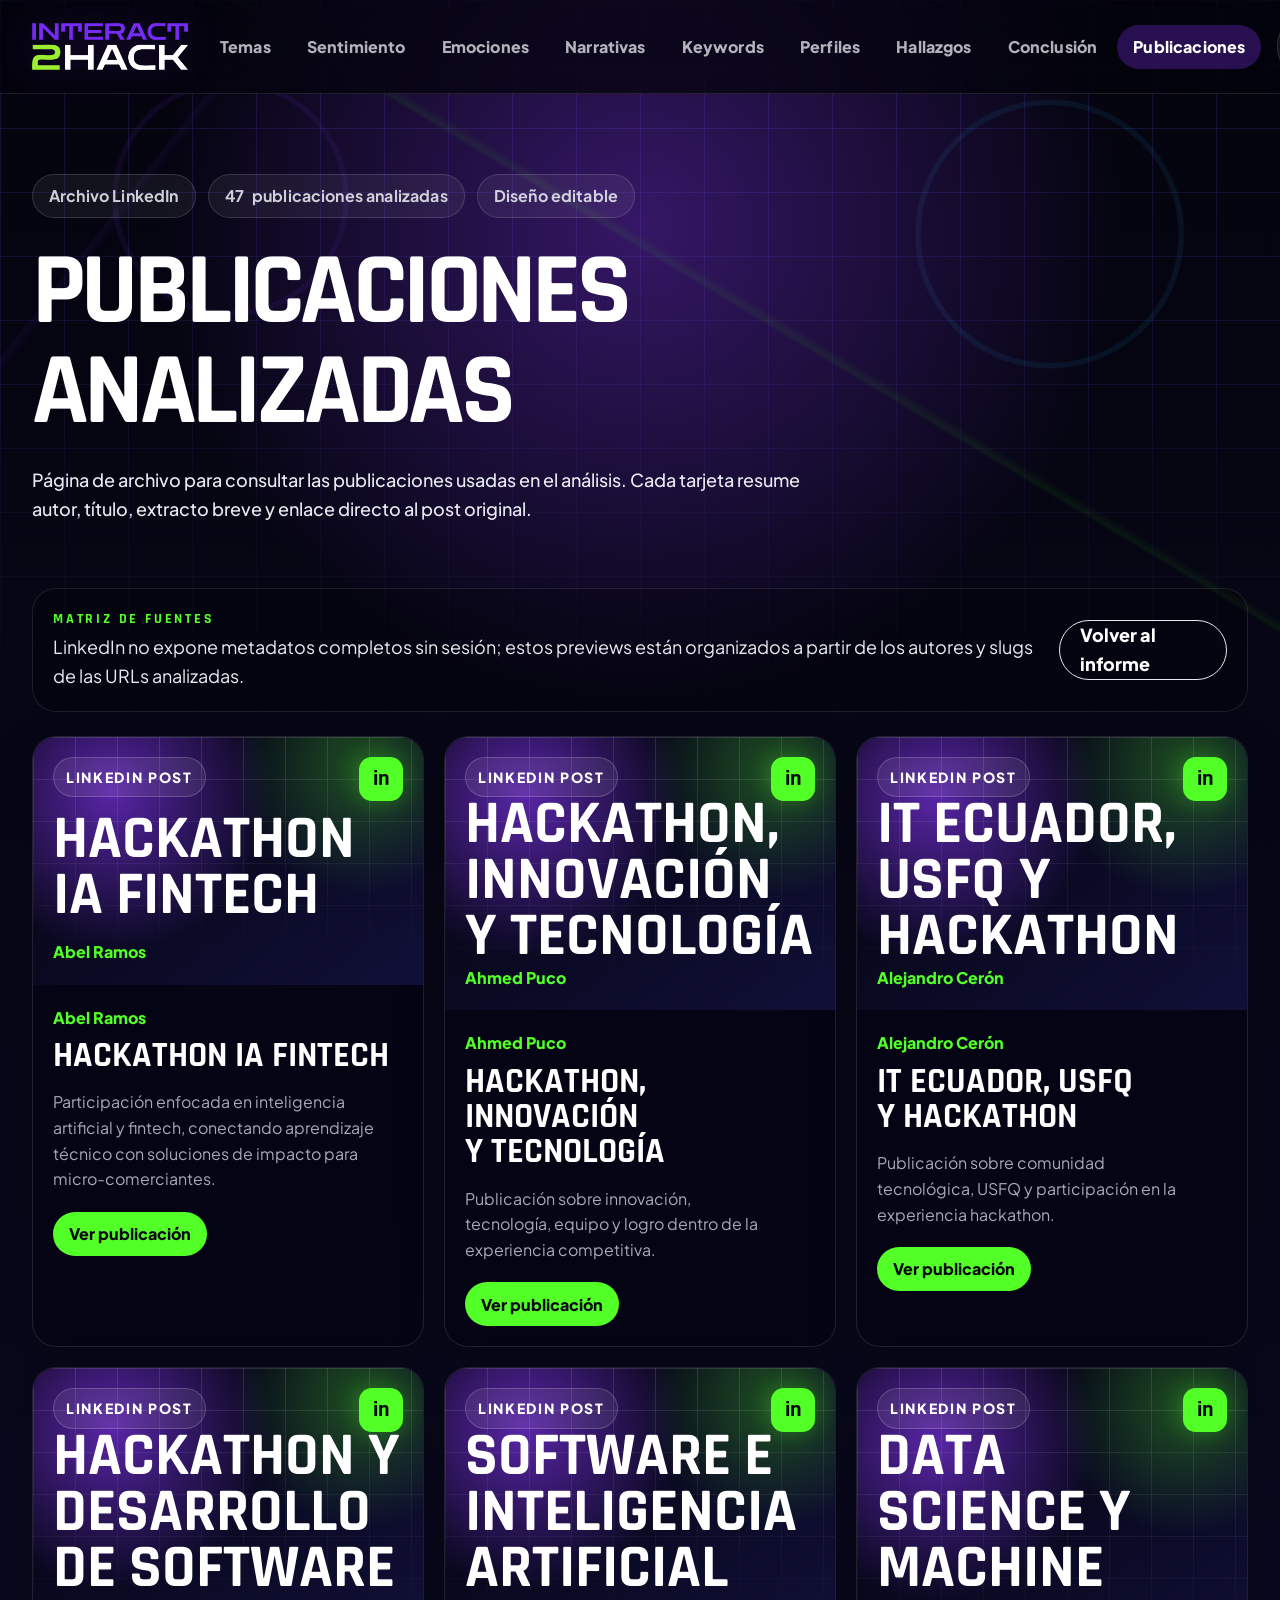
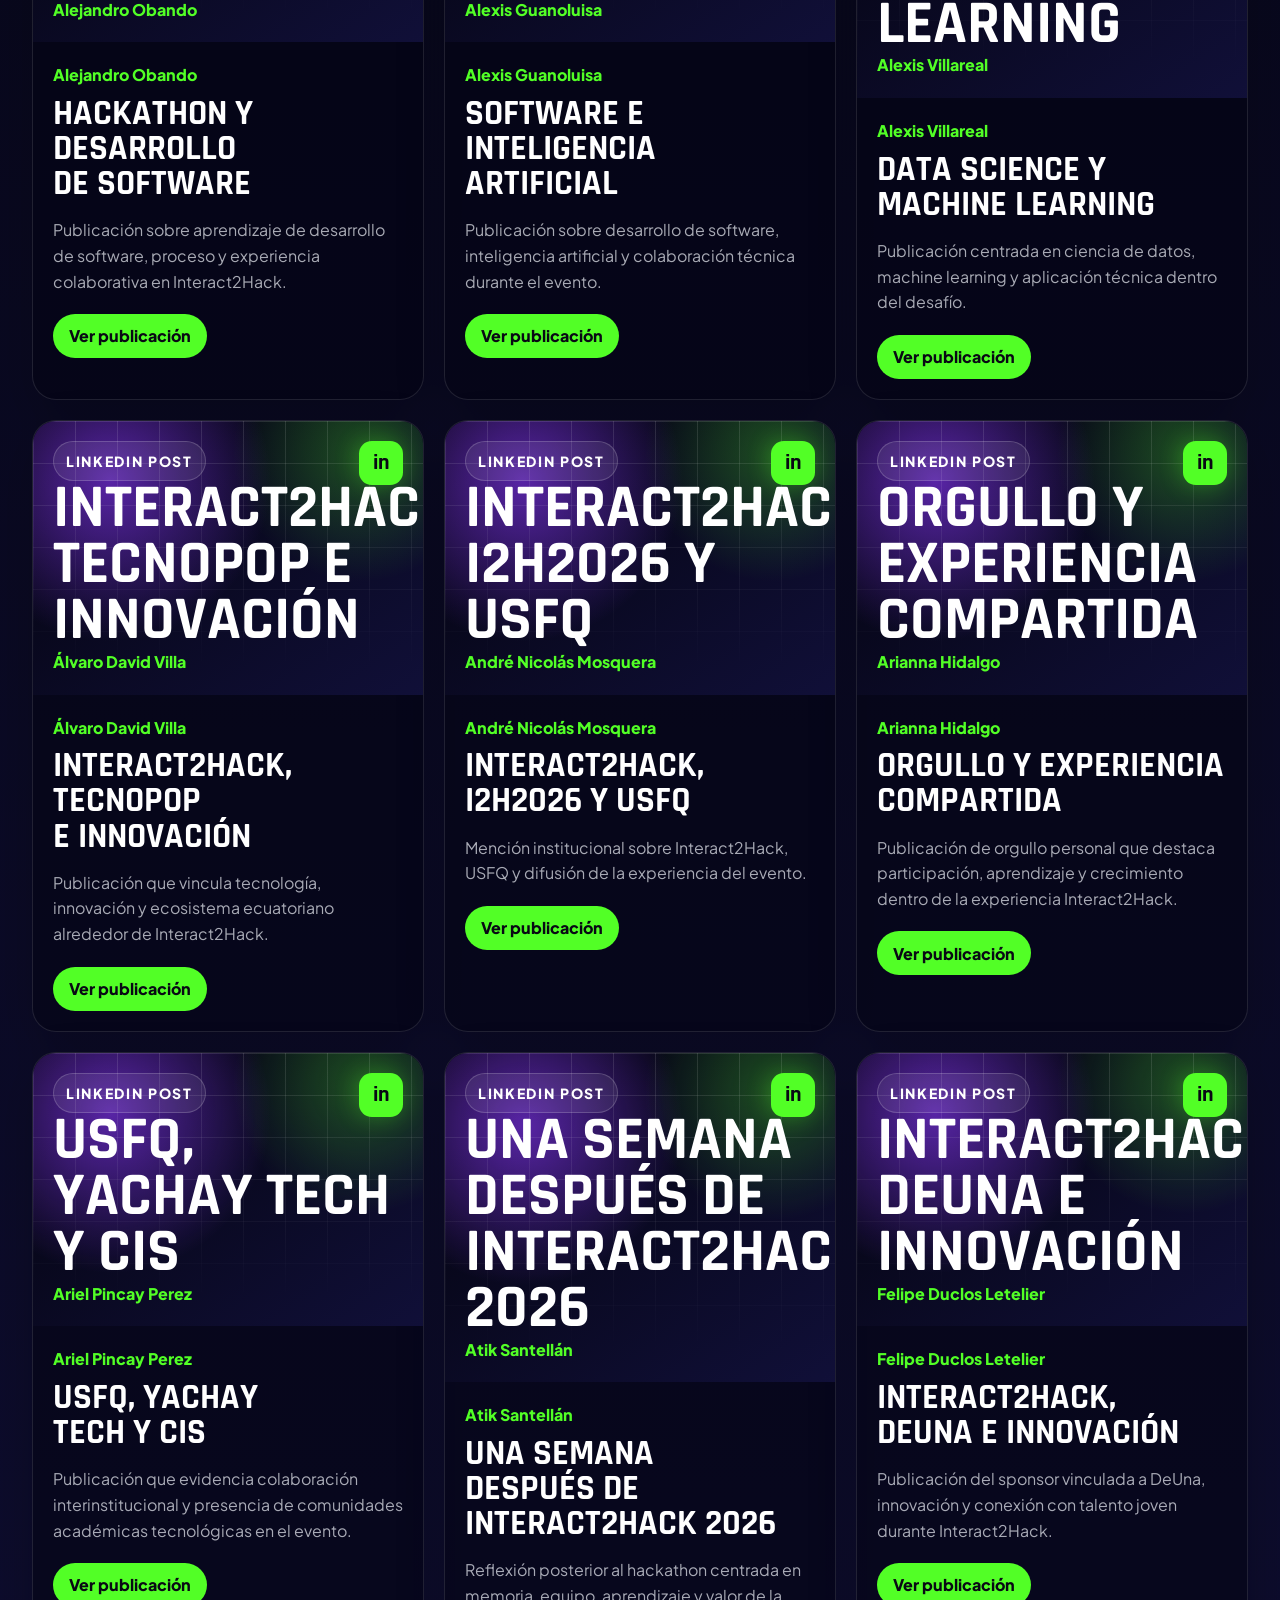
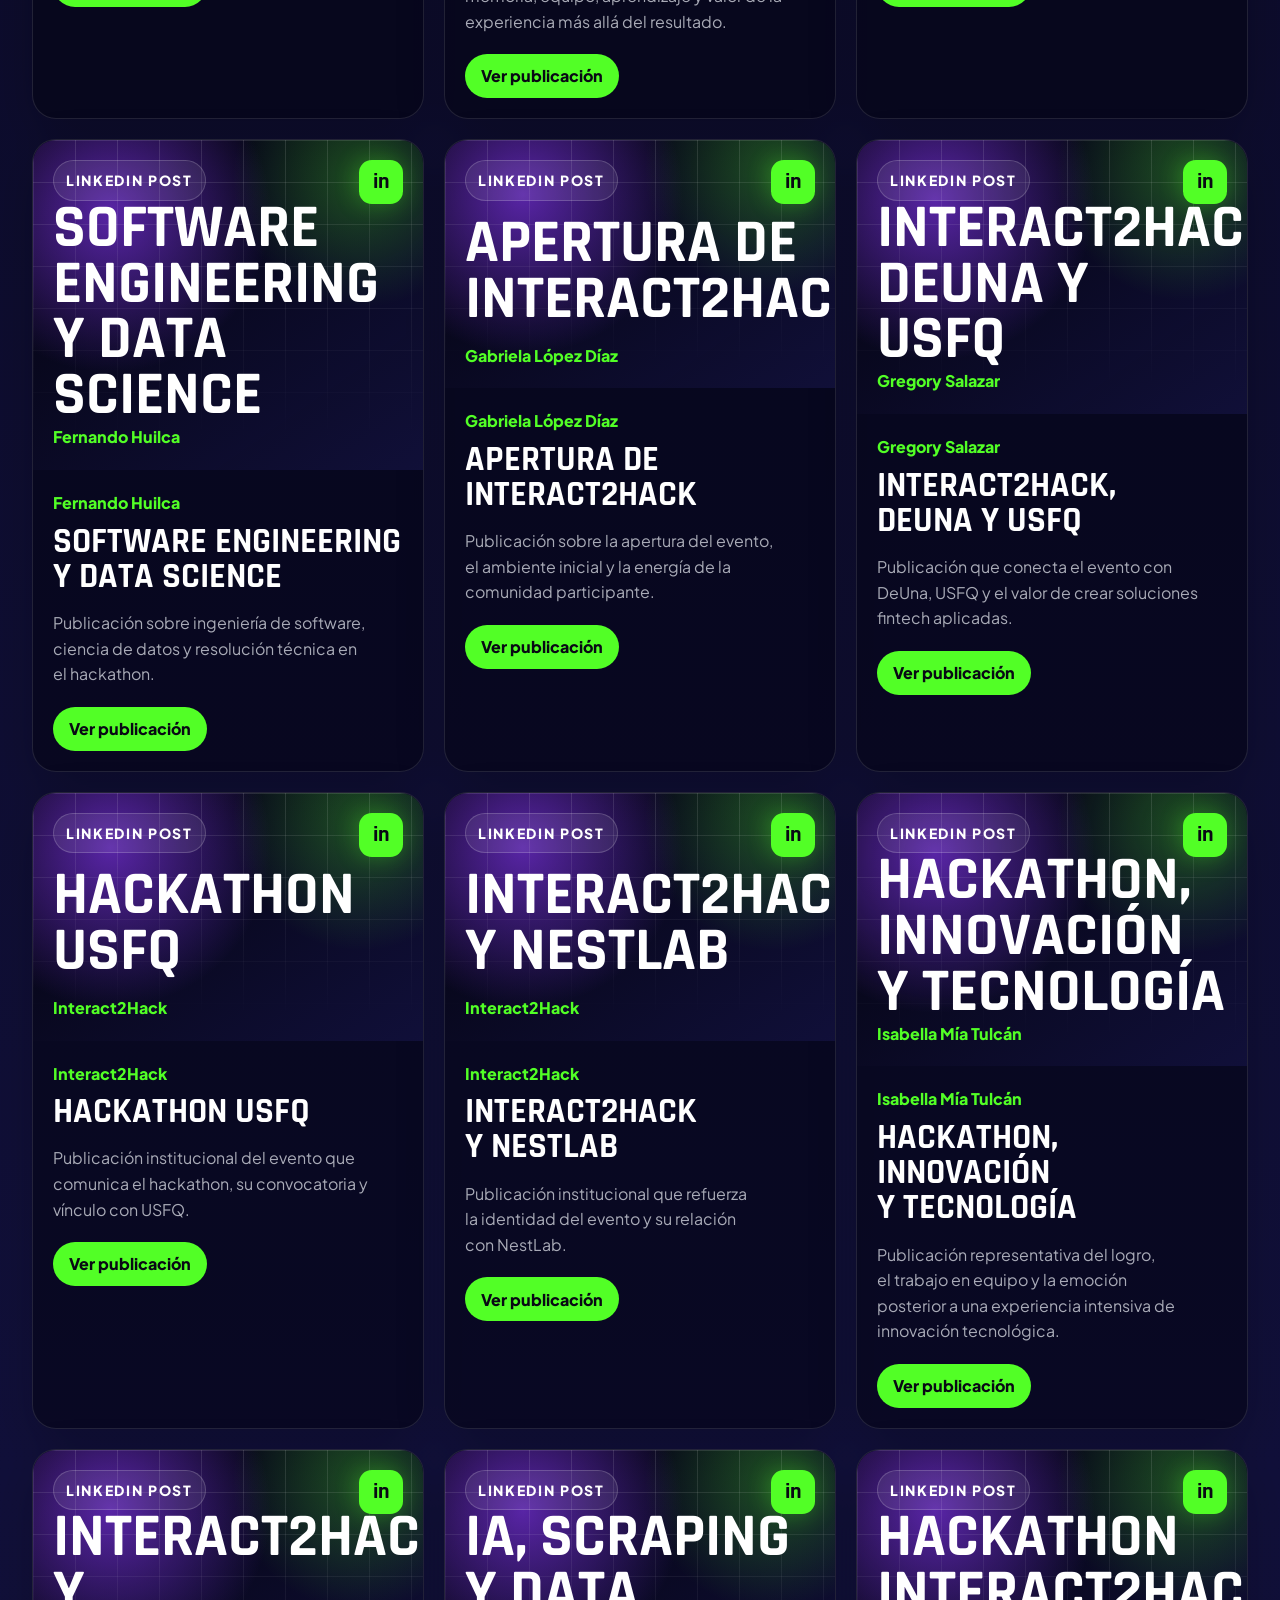
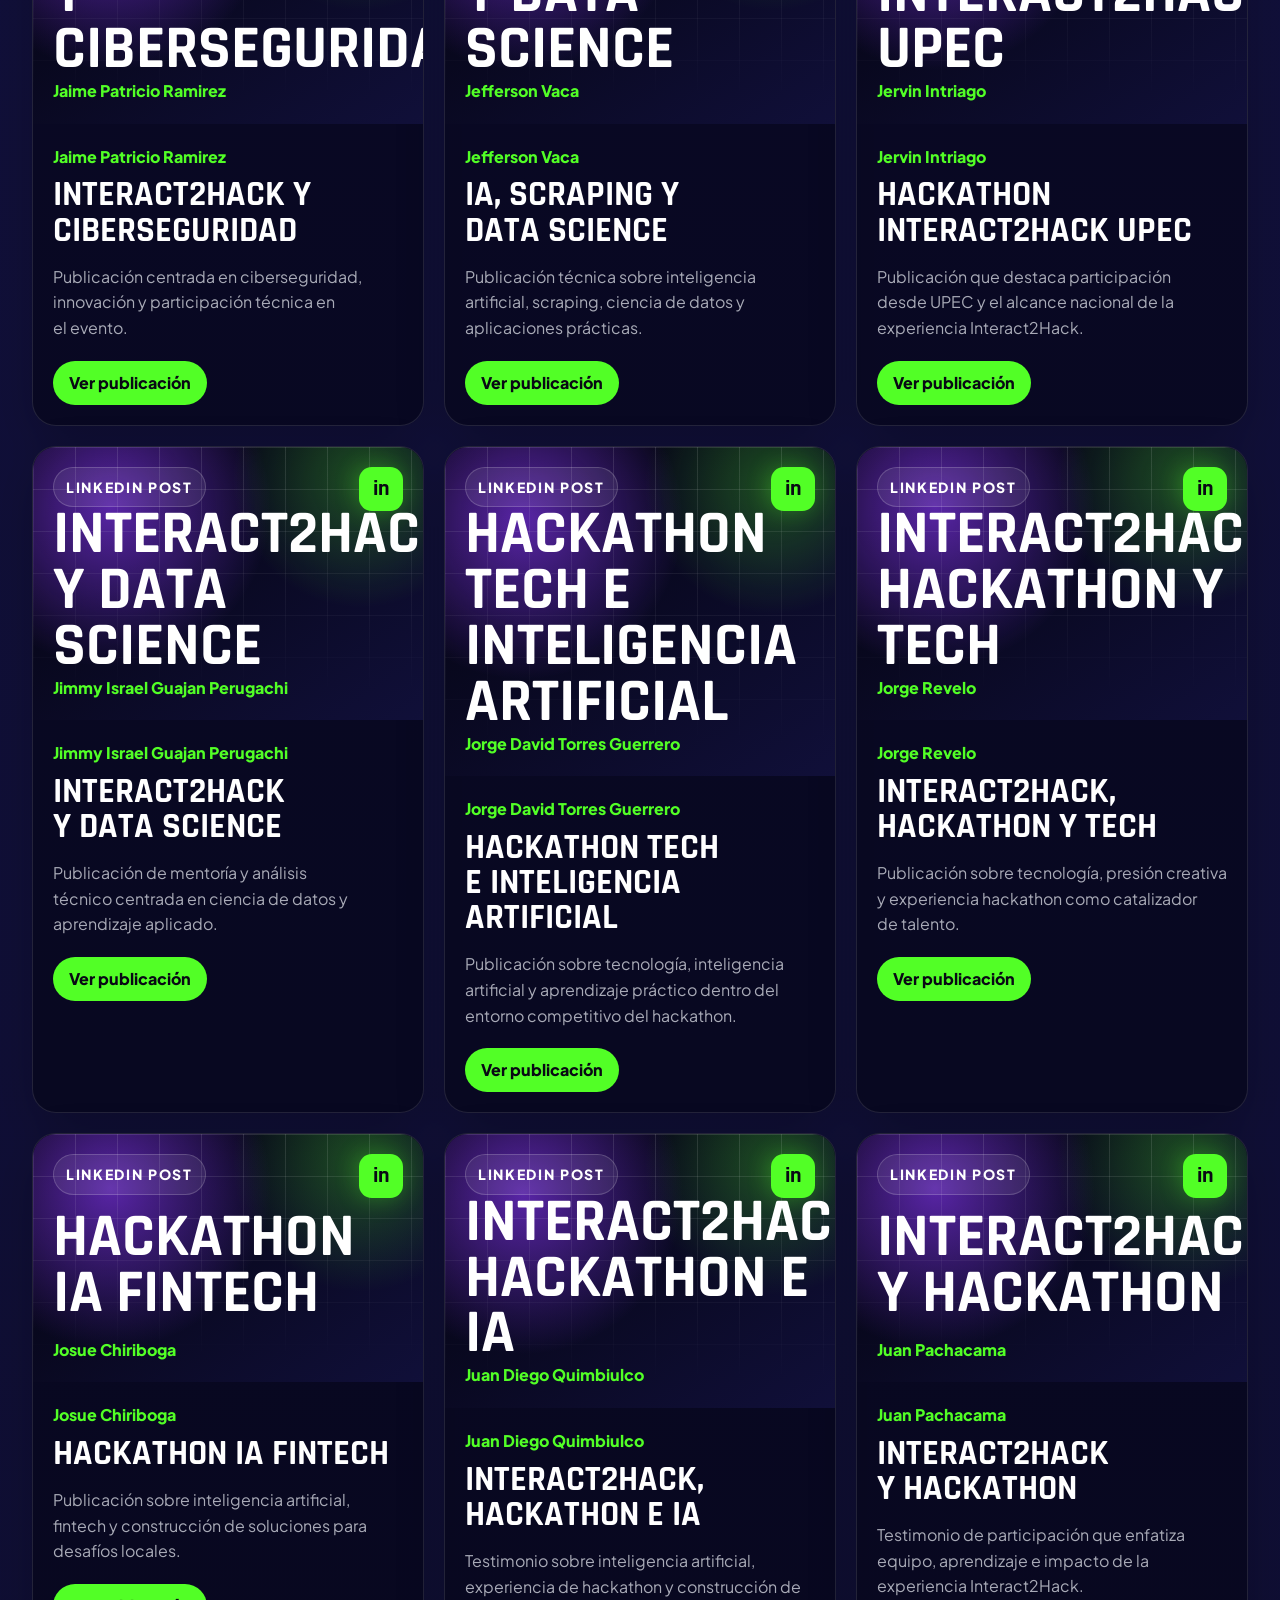
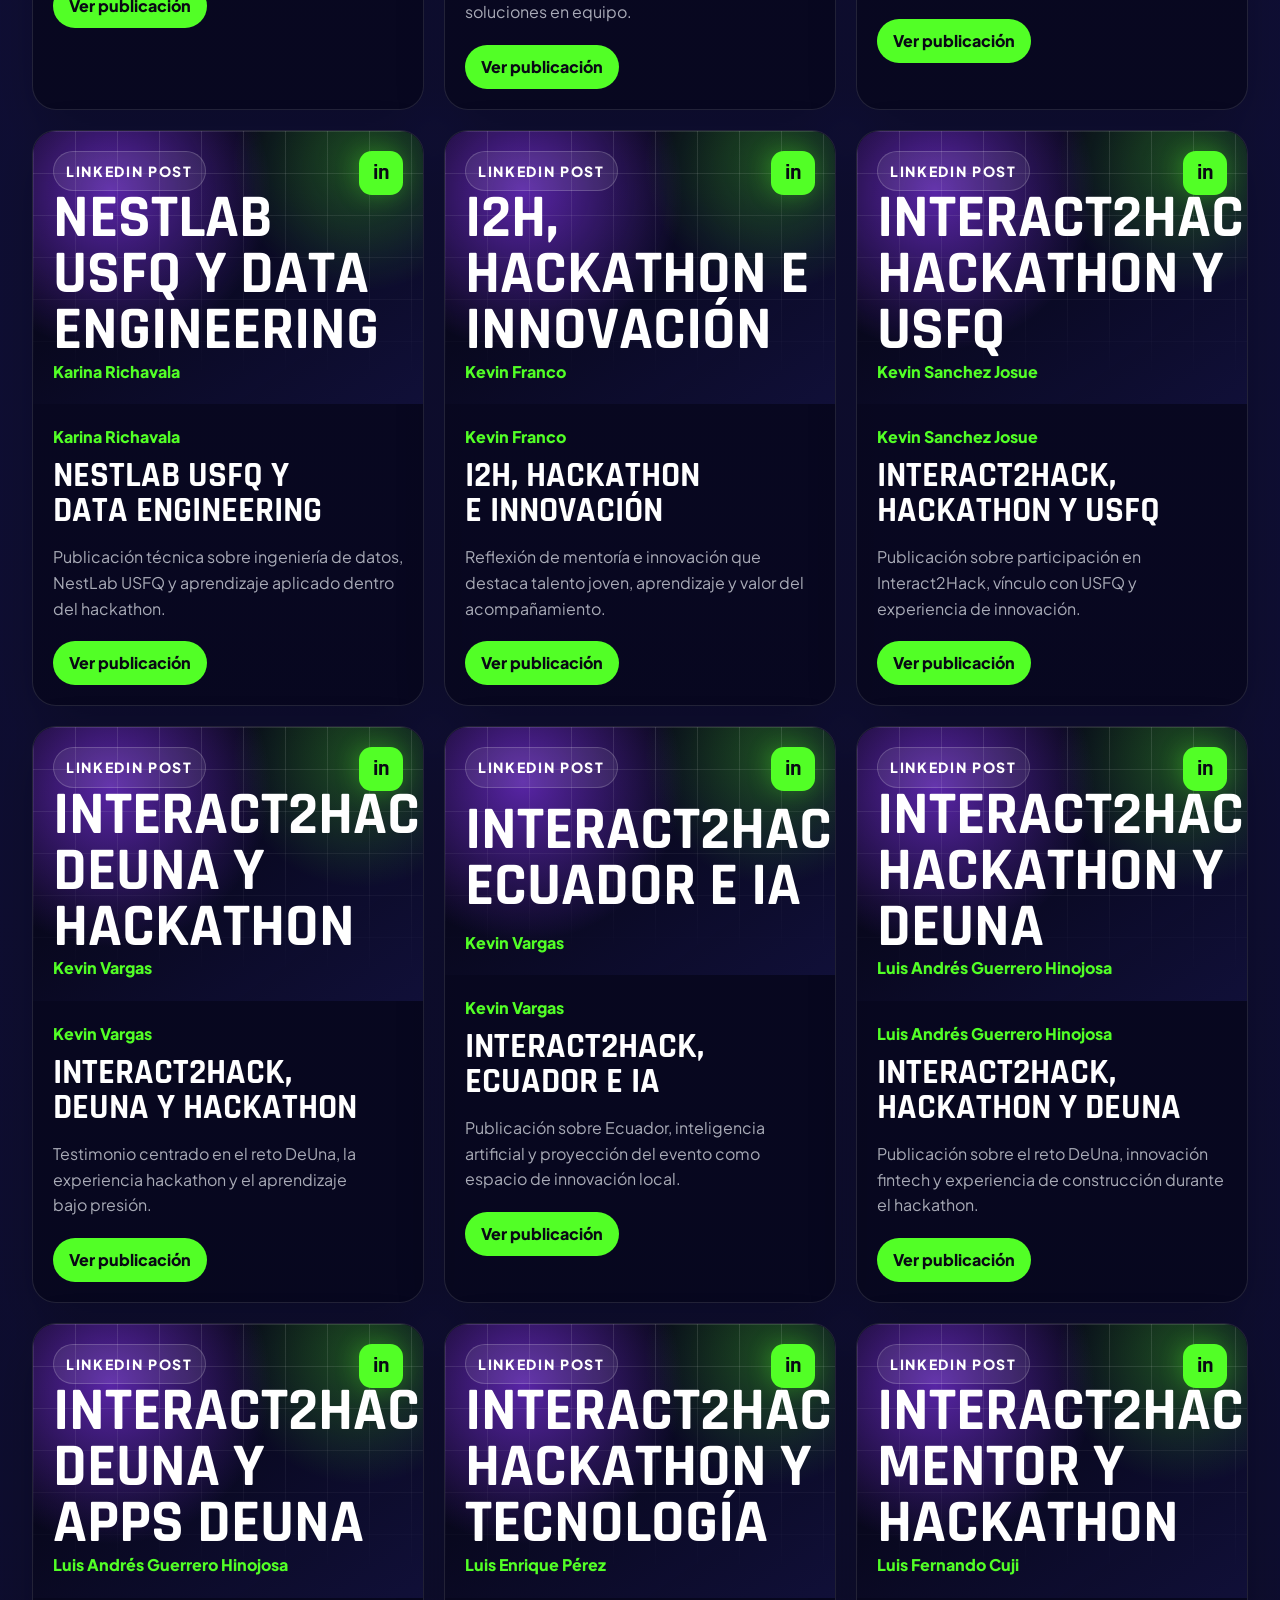
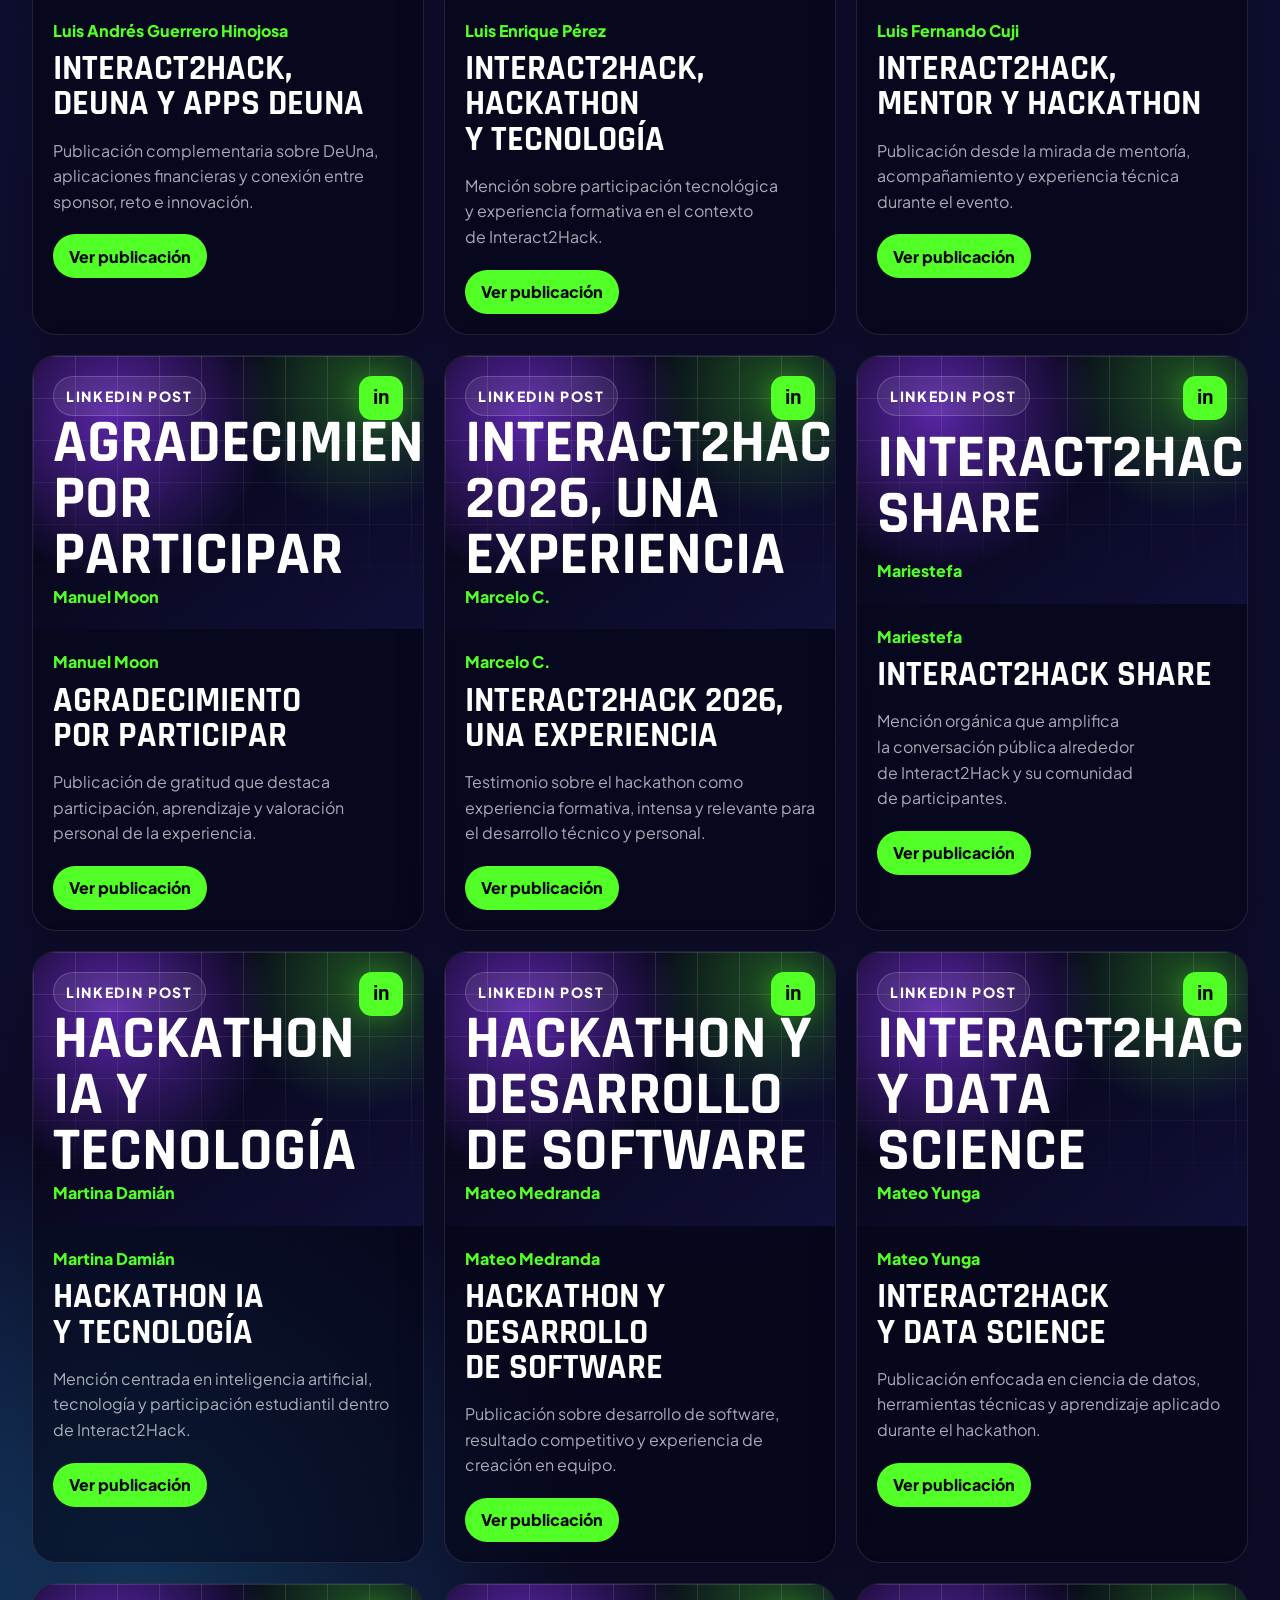
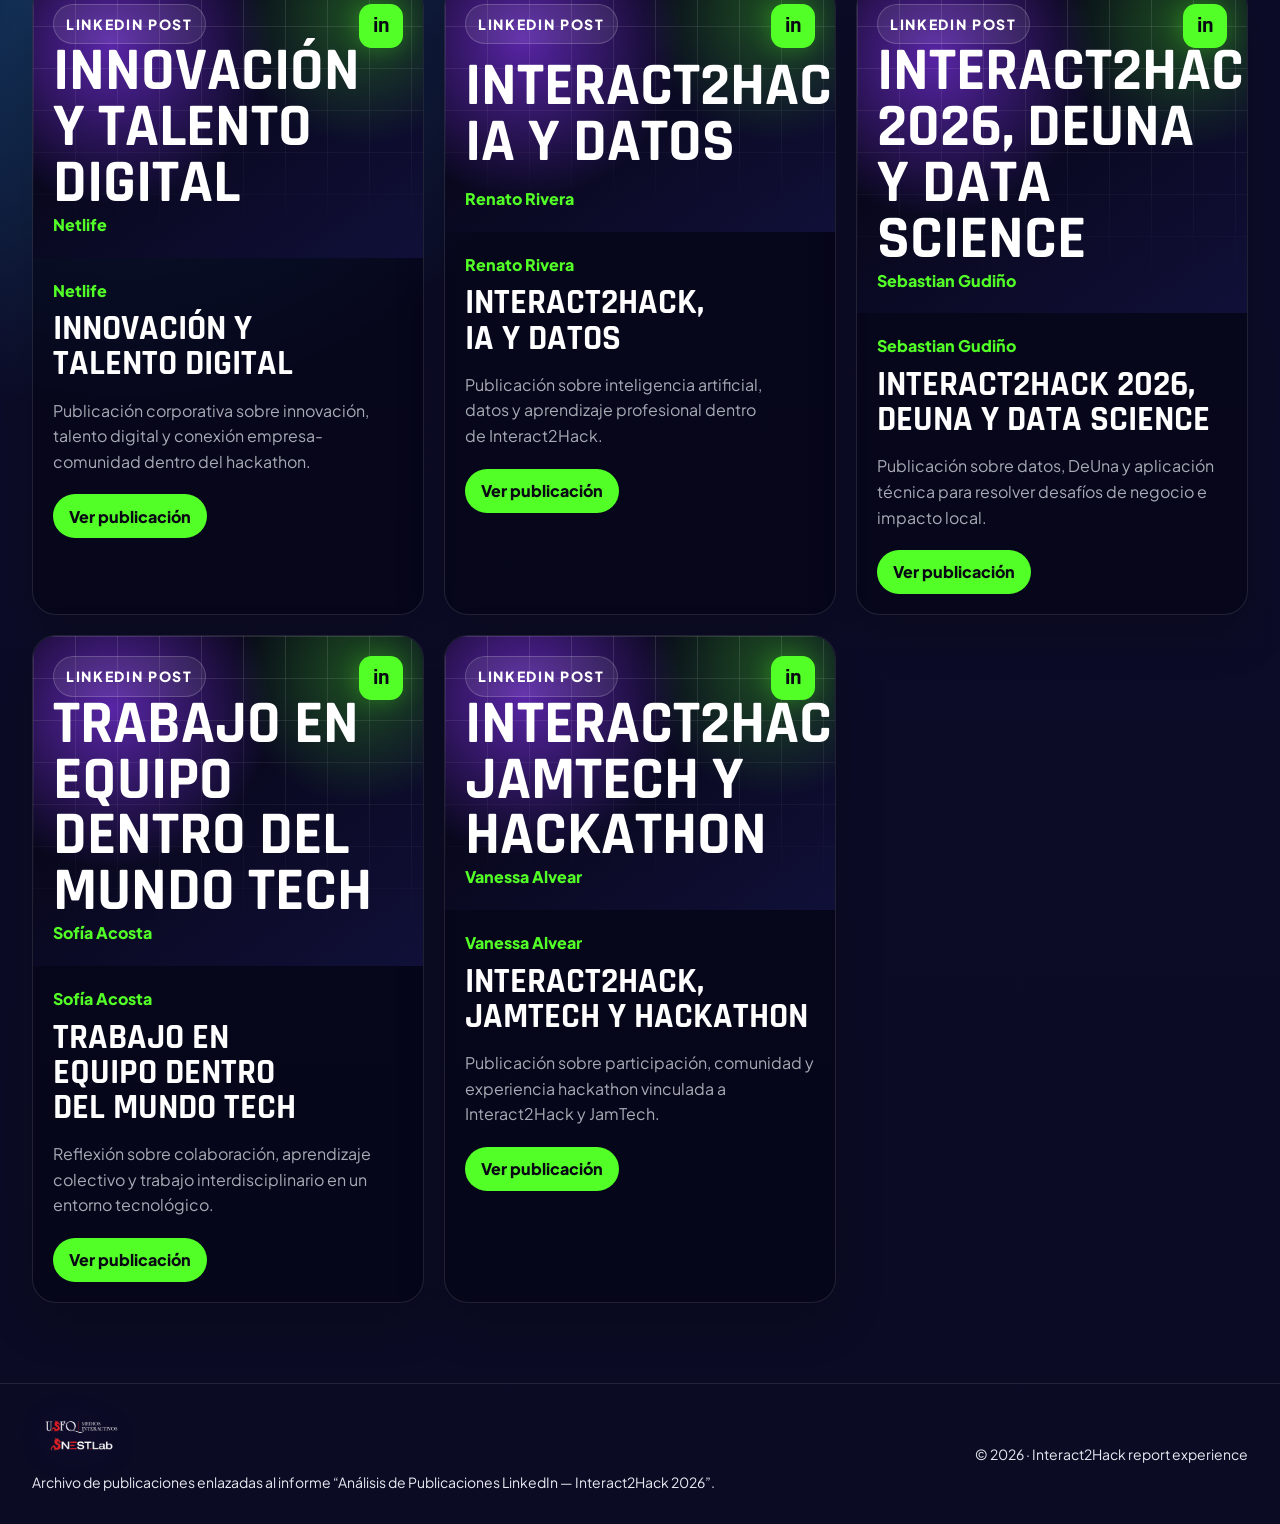
==== commit 1cb82248: "Fix responsive header logo proportions" ====
--- a/posts.html
+++ b/posts.html
@@ -29,12 +29,12 @@
 
       <header class="sticky top-0 z-50 border-b border-white/10 bg-i2h-void/70 backdrop-blur-2xl">
         <div class="mx-auto flex max-w-7xl items-center justify-between gap-4 px-4 py-3 sm:px-6 lg:px-8">
-          <a href="./index.html#inicio" class="flex min-h-11 items-center gap-3" aria-label="Volver al informe">
+          <a href="./index.html#inicio" class="flex min-h-11 shrink-0 items-center gap-3" aria-label="Volver al informe">
             <img
-              class="header-brand h-10 w-auto sm:h-12"
+              class="header-brand block h-auto w-[8.75rem] max-w-[52vw] shrink-0 object-contain sm:w-[10rem] lg:w-[11rem] xl:w-[9.75rem] 2xl:w-[11rem]"
               src="./assets/header-logo.png"
-              width="296"
-              height="92"
+              width="1200"
+              height="364"
               alt="Interact2Hack"
               decoding="async"
             />
--- a/styles.css
+++ b/styles.css
@@ -1 +1 @@
-*,:after,:before{--tw-border-spacing-x:0;--tw-border-spacing-y:0;--tw-translate-x:0;--tw-translate-y:0;--tw-rotate:0;--tw-skew-x:0;--tw-skew-y:0;--tw-scale-x:1;--tw-scale-y:1;--tw-pan-x: ;--tw-pan-y: ;--tw-pinch-zoom: ;--tw-scroll-snap-strictness:proximity;--tw-gradient-from-position: ;--tw-gradient-via-position: ;--tw-gradient-to-position: ;--tw-ordinal: ;--tw-slashed-zero: ;--tw-numeric-figure: ;--tw-numeric-spacing: ;--tw-numeric-fraction: ;--tw-ring-inset: ;--tw-ring-offset-width:0px;--tw-ring-offset-color:#fff;--tw-ring-color:rgba(59,130,246,.5);--tw-ring-offset-shadow:0 0 #0000;--tw-ring-shadow:0 0 #0000;--tw-shadow:0 0 #0000;--tw-shadow-colored:0 0 #0000;--tw-blur: ;--tw-brightness: ;--tw-contrast: ;--tw-grayscale: ;--tw-hue-rotate: ;--tw-invert: ;--tw-saturate: ;--tw-sepia: ;--tw-drop-shadow: ;--tw-backdrop-blur: ;--tw-backdrop-brightness: ;--tw-backdrop-contrast: ;--tw-backdrop-grayscale: ;--tw-backdrop-hue-rotate: ;--tw-backdrop-invert: ;--tw-backdrop-opacity: ;--tw-backdrop-saturate: ;--tw-backdrop-sepia: ;--tw-contain-size: ;--tw-contain-layout: ;--tw-contain-paint: ;--tw-contain-style: }::backdrop{--tw-border-spacing-x:0;--tw-border-spacing-y:0;--tw-translate-x:0;--tw-translate-y:0;--tw-rotate:0;--tw-skew-x:0;--tw-skew-y:0;--tw-scale-x:1;--tw-scale-y:1;--tw-pan-x: ;--tw-pan-y: ;--tw-pinch-zoom: ;--tw-scroll-snap-strictness:proximity;--tw-gradient-from-position: ;--tw-gradient-via-position: ;--tw-gradient-to-position: ;--tw-ordinal: ;--tw-slashed-zero: ;--tw-numeric-figure: ;--tw-numeric-spacing: ;--tw-numeric-fraction: ;--tw-ring-inset: ;--tw-ring-offset-width:0px;--tw-ring-offset-color:#fff;--tw-ring-color:rgba(59,130,246,.5);--tw-ring-offset-shadow:0 0 #0000;--tw-ring-shadow:0 0 #0000;--tw-shadow:0 0 #0000;--tw-shadow-colored:0 0 #0000;--tw-blur: ;--tw-brightness: ;--tw-contrast: ;--tw-grayscale: ;--tw-hue-rotate: ;--tw-invert: ;--tw-saturate: ;--tw-sepia: ;--tw-drop-shadow: ;--tw-backdrop-blur: ;--tw-backdrop-brightness: ;--tw-backdrop-contrast: ;--tw-backdrop-grayscale: ;--tw-backdrop-hue-rotate: ;--tw-backdrop-invert: ;--tw-backdrop-opacity: ;--tw-backdrop-saturate: ;--tw-backdrop-sepia: ;--tw-contain-size: ;--tw-contain-layout: ;--tw-contain-paint: ;--tw-contain-style: }/*! tailwindcss v3.4.19 | MIT License | https://tailwindcss.com*/*,:after,:before{box-sizing:border-box;border:0 solid #e5e7eb}:after,:before{--tw-content:""}:host,html{line-height:1.5;-webkit-text-size-adjust:100%;-moz-tab-size:4;-o-tab-size:4;tab-size:4;font-family:ui-sans-serif,system-ui,sans-serif,Apple Color Emoji,Segoe UI Emoji,Segoe UI Symbol,Noto Color Emoji;font-feature-settings:normal;font-variation-settings:normal;-webkit-tap-highlight-color:transparent}body{margin:0;line-height:inherit}hr{height:0;color:inherit;border-top-width:1px}abbr:where([title]){-webkit-text-decoration:underline dotted;text-decoration:underline dotted}h1,h2,h3,h4,h5,h6{font-size:inherit;font-weight:inherit}a{color:inherit;text-decoration:inherit}b,strong{font-weight:bolder}code,kbd,pre,samp{font-family:ui-monospace,SFMono-Regular,Menlo,Monaco,Consolas,Liberation Mono,Courier New,monospace;font-feature-settings:normal;font-variation-settings:normal;font-size:1em}small{font-size:80%}sub,sup{font-size:75%;line-height:0;position:relative;vertical-align:baseline}sub{bottom:-.25em}sup{top:-.5em}table{text-indent:0;border-color:inherit;border-collapse:collapse}button,input,optgroup,select,textarea{font-family:inherit;font-feature-settings:inherit;font-variation-settings:inherit;font-size:100%;font-weight:inherit;line-height:inherit;letter-spacing:inherit;color:inherit;margin:0;padding:0}button,select{text-transform:none}button,input:where([type=button]),input:where([type=reset]),input:where([type=submit]){-webkit-appearance:button;background-color:transparent;background-image:none}:-moz-focusring{outline:auto}:-moz-ui-invalid{box-shadow:none}progress{vertical-align:baseline}::-webkit-inner-spin-button,::-webkit-outer-spin-button{height:auto}[type=search]{-webkit-appearance:textfield;outline-offset:-2px}::-webkit-search-decoration{-webkit-appearance:none}::-webkit-file-upload-button{-webkit-appearance:button;font:inherit}summary{display:list-item}blockquote,dd,dl,figure,h1,h2,h3,h4,h5,h6,hr,p,pre{margin:0}fieldset{margin:0}fieldset,legend{padding:0}menu,ol,ul{list-style:none;margin:0;padding:0}dialog{padding:0}textarea{resize:vertical}input::-moz-placeholder,textarea::-moz-placeholder{opacity:1;color:#9ca3af}input::placeholder,textarea::placeholder{opacity:1;color:#9ca3af}[role=button],button{cursor:pointer}:disabled{cursor:default}audio,canvas,embed,iframe,img,object,svg,video{display:block;vertical-align:middle}img,video{max-width:100%;height:auto}[hidden]:where(:not([hidden=until-found])){display:none}:root{--space-1:0.25rem;--space-2:0.5rem;--space-3:0.75rem;--space-4:1rem;--space-5:1.25rem;--space-6:1.5rem;--space-8:2rem;--space-10:2.5rem;--space-12:3rem;--space-16:4rem;--space-20:5rem;--space-24:6rem;--text-xs:clamp(0.75rem,0.7rem + 0.25vw,0.875rem);--text-sm:clamp(0.875rem,0.8rem + 0.35vw,1rem);--text-base:clamp(1rem,0.95rem + 0.25vw,1.125rem);--text-lg:clamp(1.125rem,1rem + 0.75vw,1.5rem);--text-xl:clamp(1.5rem,1.2rem + 1.25vw,2.25rem);--text-2xl:clamp(2rem,1.2rem + 2.5vw,3.5rem);--text-3xl:clamp(2.5rem,1rem + 4vw,5rem)}*{box-sizing:border-box}html{scroll-behavior:smooth;scroll-padding-top:6rem;-webkit-font-smoothing:antialiased;-moz-osx-font-smoothing:grayscale}body{min-height:100dvh;font-family:Plus Jakarta Sans,ui-sans-serif,system-ui,sans-serif;font-size:var(--text-base);line-height:1.6;color:#e8eaf1;background:#070719;text-rendering:optimizeLegibility}body.light{color:#121226;background:#f3f4ff}.font-display,h1,h2,h3{font-family:Rajdhani,Oxanium,ui-sans-serif,system-ui,sans-serif;line-height:.98;text-wrap:balance}li,p{text-wrap:pretty}a,button{transition:color .18s cubic-bezier(.16,1,.3,1),background .18s cubic-bezier(.16,1,.3,1),border-color .18s cubic-bezier(.16,1,.3,1),transform .18s cubic-bezier(.16,1,.3,1)}button{cursor:pointer}:focus-visible{outline:2px solid #52ff26;outline-offset:3px;border-radius:.5rem}::-moz-selection{background:rgba(82,255,38,.35);color:#fff}::selection{background:rgba(82,255,38,.35);color:#fff}@media (prefers-reduced-motion:reduce){*,:after,:before{animation-duration:.01ms!important;animation-iteration-count:1!important;scroll-behavior:auto!important;transition-duration:.01ms!important}}.site-bg{background:radial-gradient(circle at 50% 2%,rgba(139,56,255,.36),transparent 30rem),radial-gradient(circle at 10% 86%,rgba(43,184,255,.28),transparent 28rem),linear-gradient(180deg,#04040e,#11103a 42%,#0b0b24)}body.light .site-bg{background:radial-gradient(circle at 50% 0,rgba(139,56,255,.18),transparent 32rem),radial-gradient(circle at 10% 84%,rgba(43,184,255,.16),transparent 28rem),linear-gradient(180deg,#fbfbff,#eef1ff 45%,#fff)}body.light footer .text-white,body.light main .text-white{color:#121226}body.light main .text-white\/82{color:rgba(18,18,38,.82)}body.light main .text-white\/78{color:rgba(18,18,38,.78)}body.light main .text-white\/76{color:rgba(18,18,38,.76)}body.light main .text-white\/72{color:rgba(18,18,38,.72)}body.light main .text-white\/70{color:rgba(18,18,38,.7)}body.light footer .text-white\/56,body.light main .text-white\/68{color:rgba(18,18,38,.68)}body.light main .text-white\/66{color:rgba(18,18,38,.66)}body.light main .text-white\/60{color:rgba(18,18,38,.6)}body.light main .text-white\/52{color:rgba(18,18,38,.52)}body.light footer.border-white\/10,body.light main .border-white\/10{border-color:rgba(17,16,58,.1)}body.light main .border-white\/14{border-color:rgba(17,16,58,.14)}body.light main .bg-white\/8{background-color:hsla(0,0%,100%,.62)}body.light main .hover\:bg-white\/14:hover{background-color:hsla(0,0%,100%,.9)}.grid-overlay{background-image:linear-gradient(rgba(116,94,255,.18) 1px,transparent 0),linear-gradient(90deg,rgba(116,94,255,.18) 1px,transparent 0);background-size:64px 64px;-webkit-mask-image:linear-gradient(180deg,#000,transparent 88%);mask-image:linear-gradient(180deg,#000,transparent 88%)}.scribble-overlay{background:linear-gradient(128deg,transparent 14%,rgba(139,56,255,.08) 14.2%,transparent 15%),linear-gradient(31deg,transparent 62%,rgba(82,255,38,.09) 62.3%,transparent 63%),radial-gradient(circle at 18% 22%,transparent 0 7rem,rgba(139,56,255,.11) 7.1rem 7.35rem,transparent 7.45rem),radial-gradient(circle at 82% 26%,transparent 0 8rem,rgba(43,184,255,.1) 8.1rem 8.35rem,transparent 8.45rem)}.footer-brand,.header-brand{filter:drop-shadow(0 0 18px rgba(139,56,255,.22))}body.light .footer-brand,body.light .header-brand{filter:drop-shadow(0 8px 20px rgba(17,16,58,.12))}.glass{border:1px solid hsla(0,0%,100%,.12);background:linear-gradient(180deg,hsla(0,0%,100%,.095),hsla(0,0%,100%,.045));box-shadow:0 24px 80px rgba(0,0,0,.28);backdrop-filter:blur(18px)}body.light .glass{border-color:rgba(31,25,81,.12);background:linear-gradient(180deg,hsla(0,0%,100%,.88),hsla(0,0%,100%,.68));box-shadow:0 24px 80px rgba(76,70,160,.16)}.chip{display:inline-flex;align-items:center;gap:var(--space-2);min-height:2.25rem;border:1px solid hsla(0,0%,100%,.14);border-radius:999px;padding:var(--space-2) var(--space-4);color:rgba(232,234,241,.88);background:hsla(0,0%,100%,.06);font-size:var(--text-sm);font-weight:700;letter-spacing:.01em}body.light .chip{border-color:rgba(17,16,58,.13);color:rgba(18,18,38,.8);background:hsla(0,0%,100%,.78)}.nav-link{display:flex;align-items:center;min-height:2.75rem;border-radius:999px;padding:0 var(--space-4);color:rgba(232,234,241,.76);font-size:var(--text-sm);font-weight:800;letter-spacing:.01em;white-space:nowrap}.nav-link.is-active,.nav-link:hover{color:#fff;background:rgba(139,56,255,.28)}body.light .nav-link{color:rgba(18,18,38,.72)}body.light .nav-link.is-active,body.light .nav-link:hover{color:#11103a;background:rgba(139,56,255,.12)}.section-card{border:1px solid hsla(0,0%,100%,.11);border-radius:1.5rem;background:rgba(5,5,20,.56);box-shadow:0 18px 50px rgba(0,0,0,.22)}body.light .section-card{border-color:rgba(17,16,58,.1);background:hsla(0,0%,100%,.82);box-shadow:0 18px 50px rgba(76,70,160,.12)}.metric-card{position:relative;overflow:hidden;border:1px solid hsla(0,0%,100%,.11);border-radius:1.25rem;padding:var(--space-5);background:hsla(0,0%,100%,.06)}body.light .metric-card{border-color:rgba(17,16,58,.1);background:hsla(0,0%,100%,.74)}.metric-card:before{content:"";position:absolute;inset:0;background:linear-gradient(135deg,rgba(139,56,255,.16),transparent 44%,rgba(82,255,38,.08));pointer-events:none}.marker{display:inline-grid;place-items:center;width:2.25rem;height:2.25rem;border-radius:.65rem;color:#090914;background:#52ff26;font-family:Rajdhani,Oxanium,ui-sans-serif,system-ui,sans-serif;font-weight:800;line-height:1;box-shadow:0 0 20px rgba(82,255,38,.26)}.table-wrap{overflow-x:auto;border:1px solid hsla(0,0%,100%,.1);border-radius:1.25rem}body.light .table-wrap{border-color:rgba(17,16,58,.1)}.report-table{min-width:720px;width:100%;border-collapse:collapse}.report-table th{color:#52ff26;background:rgba(139,56,255,.2);font-family:Rajdhani,Oxanium,ui-sans-serif,system-ui,sans-serif;font-size:var(--text-sm);letter-spacing:.06em;text-align:left;text-transform:uppercase}body.light .report-table th{color:#4516ad;background:rgba(139,56,255,.1)}.report-table td,.report-table th{padding:var(--space-4);border-bottom:1px solid hsla(0,0%,100%,.08);vertical-align:top}body.light .report-table td,body.light .report-table th{border-bottom-color:rgba(17,16,58,.08)}.report-table tr:last-child td{border-bottom:none}.progress-track{height:.75rem;overflow:hidden;border-radius:999px;background:hsla(0,0%,100%,.12)}body.light .progress-track{background:rgba(17,16,58,.1)}.progress-fill{height:100%;border-radius:inherit;background:linear-gradient(90deg,#52ff26,#b456ff);box-shadow:0 0 22px rgba(82,255,38,.32)}.quote-card{border-left:0;border-radius:1.25rem;padding:var(--space-6);background:linear-gradient(135deg,rgba(139,56,255,.18),hsla(0,0%,100%,.055))}body.light .quote-card{background:linear-gradient(135deg,rgba(139,56,255,.1),hsla(0,0%,100%,.78))}.source-link{color:#b456ff;text-decoration:underline;text-decoration-color:rgba(180,86,255,.38);text-underline-offset:.22em}.source-link:hover{color:#52ff26;text-decoration-color:rgba(82,255,38,.55)}.posts-grid{display:grid;gap:var(--space-5);grid-template-columns:repeat(auto-fill,minmax(min(100%,21rem),1fr))}.post-card{overflow:hidden;border:1px solid hsla(0,0%,100%,.11);border-radius:1.5rem;background:rgba(5,5,20,.58);box-shadow:0 18px 50px rgba(0,0,0,.2)}body.light .post-card{border-color:rgba(17,16,58,.1);background:hsla(0,0%,100%,.82);box-shadow:0 18px 50px rgba(76,70,160,.12)}.post-thumb{position:relative;display:flex;min-height:15.5rem;flex-direction:column;justify-content:space-between;overflow:hidden;padding:var(--space-5);color:#fff;background:radial-gradient(circle at 84% 12%,rgba(82,255,38,.28),transparent 8rem),radial-gradient(circle at 20% 22%,rgba(139,56,255,.62),transparent 10rem),linear-gradient(145deg,rgba(3,3,12,.95),rgba(17,16,58,.96));text-decoration:none}.post-thumb:before{content:"";position:absolute;inset:0;background-image:linear-gradient(hsla(0,0%,100%,.12) 1px,transparent 0),linear-gradient(90deg,hsla(0,0%,100%,.12) 1px,transparent 0);background-size:42px 42px;-webkit-mask-image:linear-gradient(180deg,#000,transparent 92%);mask-image:linear-gradient(180deg,#000,transparent 92%)}.post-thumb:after{content:"in";position:absolute;right:1.25rem;top:1.25rem;display:grid;width:2.75rem;height:2.75rem;place-items:center;border-radius:.8rem;color:#090914;background:#52ff26;font-family:Rajdhani,Oxanium,ui-sans-serif,system-ui,sans-serif;font-size:1.4rem;font-weight:800;box-shadow:0 0 24px rgba(82,255,38,.3)}.post-thumb:hover{transform:translateY(-2px)}.post-thumb-author,.post-thumb-label,.post-thumb-title{position:relative;z-index:1}.post-thumb-label{width:-moz-fit-content;width:fit-content;border:1px solid hsla(0,0%,100%,.18);border-radius:999px;padding:var(--space-2) var(--space-3);background:hsla(0,0%,100%,.08);font-size:var(--text-xs);letter-spacing:.12em}.post-thumb-label,.post-thumb-title{font-weight:800;text-transform:uppercase}.post-thumb-title{max-width:13ch;font-family:Rajdhani,Oxanium,ui-sans-serif,system-ui,sans-serif;font-size:clamp(2.2rem,5vw,3.8rem);line-height:.92}.post-thumb-author{color:#52ff26;font-size:var(--text-sm);font-weight:800}.post-body{padding:var(--space-5)}.post-author{color:#52ff26;font-size:var(--text-sm);font-weight:800}.post-title{margin-top:var(--space-2);color:#fff;font-family:Rajdhani,Oxanium,ui-sans-serif,system-ui,sans-serif;font-size:var(--text-xl);font-weight:800;line-height:1;text-transform:uppercase}body.light .post-title{color:#121226}.post-excerpt{margin-top:var(--space-4);color:rgba(232,234,241,.72);font-size:var(--text-sm)}body.light .post-excerpt{color:rgba(18,18,38,.68)}.post-link{display:inline-flex;min-height:2.75rem;align-items:center;margin-top:var(--space-5);border-radius:999px;padding:0 var(--space-4);color:#090914;background:#52ff26;font-size:var(--text-sm);font-weight:900;text-decoration:none}.post-link:hover{transform:translateY(-1px);background:#fff}.sr-only{position:absolute;width:1px;height:1px;padding:0;margin:-1px;overflow:hidden;clip:rect(0,0,0,0);white-space:nowrap;border-width:0}.pointer-events-none{pointer-events:none}.visible{visibility:visible}.collapse{visibility:collapse}.fixed{position:fixed}.absolute{position:absolute}.relative{position:relative}.sticky{position:sticky}.inset-0{inset:0}.-bottom-16{bottom:-4rem}.-left-12{left:-3rem}.-right-16{right:-4rem}.-top-16{top:-4rem}.top-0{top:0}.z-0{z-index:0}.z-10{z-index:10}.z-50{z-index:50}.mx-auto{margin-left:auto;margin-right:auto}.mb-2{margin-bottom:.5rem}.mb-6{margin-bottom:1.5rem}.mb-8{margin-bottom:2rem}.mt-1{margin-top:.25rem}.mt-10{margin-top:2.5rem}.mt-2{margin-top:.5rem}.mt-3{margin-top:.75rem}.mt-4{margin-top:1rem}.mt-5{margin-top:1.25rem}.mt-6{margin-top:1.5rem}.mt-8{margin-top:2rem}.flex{display:flex}.inline-flex{display:inline-flex}.table{display:table}.\!grid{display:grid!important}.grid{display:grid}.hidden{display:none}.h-10{height:2.5rem}.h-44{height:11rem}.min-h-11{min-height:2.75rem}.min-h-12{min-height:3rem}.min-h-screen{min-height:100vh}.w-44{width:11rem}.w-auto{width:auto}.w-fit{width:-moz-fit-content;width:fit-content}.min-w-11{min-width:2.75rem}.max-w-2xl{max-width:42rem}.max-w-3xl{max-width:48rem}.max-w-4xl{max-width:56rem}.max-w-5xl{max-width:64rem}.max-w-7xl{max-width:80rem}.max-w-\[15rem\]{max-width:15rem}.max-w-xl{max-width:36rem}.border-collapse{border-collapse:collapse}.transform{transform:translate(var(--tw-translate-x),var(--tw-translate-y)) rotate(var(--tw-rotate)) skewX(var(--tw-skew-x)) skewY(var(--tw-skew-y)) scaleX(var(--tw-scale-x)) scaleY(var(--tw-scale-y))}.grid-cols-2{grid-template-columns:repeat(2,minmax(0,1fr))}.flex-col{flex-direction:column}.flex-wrap{flex-wrap:wrap}.items-center{align-items:center}.justify-center{justify-content:center}.justify-between{justify-content:space-between}.gap-1{gap:.25rem}.gap-10{gap:2.5rem}.gap-2{gap:.5rem}.gap-3{gap:.75rem}.gap-4{gap:1rem}.gap-5{gap:1.25rem}.gap-6{gap:1.5rem}.gap-8{gap:2rem}.space-y-6>:not([hidden])~:not([hidden]){--tw-space-y-reverse:0;margin-top:calc(1.5rem*(1 - var(--tw-space-y-reverse)));margin-bottom:calc(1.5rem*var(--tw-space-y-reverse))}.overflow-hidden{overflow:hidden}.text-wrap{text-wrap:wrap}.rounded-2xl{border-radius:1rem}.rounded-\[1\.5rem\]{border-radius:1.5rem}.rounded-\[2rem\]{border-radius:2rem}.rounded-full{border-radius:9999px}.border{border-width:1px}.border-b{border-bottom-width:1px}.border-t{border-top-width:1px}.border-white{--tw-border-opacity:1;border-color:rgb(255 255 255/var(--tw-border-opacity,1))}.border-white\/10{border-color:hsla(0,0%,100%,.1)}.\!bg-i2h-violet2{--tw-bg-opacity:1!important;background-color:rgb(180 86 255/var(--tw-bg-opacity,1))!important}.\!bg-white\/50{background-color:hsla(0,0%,100%,.5)!important}.bg-black\/20{background-color:rgba(0,0,0,.2)}.bg-i2h-cyan\/25{background-color:rgba(43,184,255,.25)}.bg-i2h-lime{--tw-bg-opacity:1;background-color:rgb(82 255 38/var(--tw-bg-opacity,1))}.bg-i2h-violet\/35{background-color:rgba(139,56,255,.35)}.bg-i2h-void\/70{background-color:rgba(3,3,12,.7)}.bg-white{--tw-bg-opacity:1;background-color:rgb(255 255 255/var(--tw-bg-opacity,1))}.object-contain{-o-object-fit:contain;object-fit:contain}.p-5{padding:1.25rem}.p-6{padding:1.5rem}.px-4{padding-left:1rem;padding-right:1rem}.px-5{padding-left:1.25rem;padding-right:1.25rem}.px-6{padding-left:1.5rem;padding-right:1.5rem}.py-12{padding-top:3rem;padding-bottom:3rem}.py-3{padding-top:.75rem;padding-bottom:.75rem}.py-8{padding-top:2rem;padding-bottom:2rem}.pb-10{padding-bottom:2.5rem}.pb-16{padding-bottom:4rem}.pb-20{padding-bottom:5rem}.pt-12{padding-top:3rem}.pt-8{padding-top:2rem}.font-display{font-family:Rajdhani,Oxanium,ui-sans-serif,system-ui,sans-serif}.text-2xl{font-size:1.5rem;line-height:2rem}.text-4xl{font-size:2.25rem;line-height:2.5rem}.text-5xl{font-size:3rem;line-height:1}.text-\[clamp\(3rem\2c 8vw\2c 7rem\)\]{font-size:clamp(3rem,8vw,7rem)}.text-\[clamp\(3rem\2c 9vw\2c 7\.75rem\)\]{font-size:clamp(3rem,9vw,7.75rem)}.text-sm{font-size:.875rem;line-height:1.25rem}.text-xl{font-size:1.25rem;line-height:1.75rem}.font-bold{font-weight:700}.font-extrabold{font-weight:800}.font-medium{font-weight:500}.font-semibold{font-weight:600}.uppercase{text-transform:uppercase}.tracking-\[-\.035em\]{letter-spacing:-.035em}.tracking-\[-\.045em\]{letter-spacing:-.045em}.tracking-\[\.18em\]{letter-spacing:.18em}.tracking-\[\.22em\]{letter-spacing:.22em}.tracking-\[\.2em\]{letter-spacing:.2em}.text-\[var\(--text-2xl\)\]{color:var(--text-2xl)}.text-\[var\(--text-3xl\)\]{color:var(--text-3xl)}.text-\[var\(--text-lg\)\]{color:var(--text-lg)}.text-\[var\(--text-xl\)\]{color:var(--text-xl)}.text-i2h-lime{--tw-text-opacity:1;color:rgb(82 255 38/var(--tw-text-opacity,1))}.text-i2h-violet2{--tw-text-opacity:1;color:rgb(180 86 255/var(--tw-text-opacity,1))}.text-i2h-void{--tw-text-opacity:1;color:rgb(3 3 12/var(--tw-text-opacity,1))}.text-white{--tw-text-opacity:1;color:rgb(255 255 255/var(--tw-text-opacity,1))}.text-white\/60{color:hsla(0,0%,100%,.6)}.text-white\/70{color:hsla(0,0%,100%,.7)}.underline{text-decoration-line:underline}.antialiased{-webkit-font-smoothing:antialiased;-moz-osx-font-smoothing:grayscale}.opacity-80{opacity:.8}.\!shadow-none{--tw-shadow:0 0 #0000!important;--tw-shadow-colored:0 0 #0000!important;box-shadow:var(--tw-ring-offset-shadow,0 0 #0000),var(--tw-ring-shadow,0 0 #0000),var(--tw-shadow)!important}.shadow-lime{--tw-shadow:0 0 24px rgba(82,255,38,.28);--tw-shadow-colored:0 0 24px var(--tw-shadow-color);box-shadow:var(--tw-ring-offset-shadow,0 0 #0000),var(--tw-ring-shadow,0 0 #0000),var(--tw-shadow)}.outline{outline-style:solid}.blur{--tw-blur:blur(8px)}.blur,.blur-3xl{filter:var(--tw-blur) var(--tw-brightness) var(--tw-contrast) var(--tw-grayscale) var(--tw-hue-rotate) var(--tw-invert) var(--tw-saturate) var(--tw-sepia) var(--tw-drop-shadow)}.blur-3xl{--tw-blur:blur(64px)}.drop-shadow{--tw-drop-shadow:drop-shadow(0 1px 2px rgba(0,0,0,.1)) drop-shadow(0 1px 1px rgba(0,0,0,.06))}.drop-shadow,.grayscale{filter:var(--tw-blur) var(--tw-brightness) var(--tw-contrast) var(--tw-grayscale) var(--tw-hue-rotate) var(--tw-invert) var(--tw-saturate) var(--tw-sepia) var(--tw-drop-shadow)}.grayscale{--tw-grayscale:grayscale(100%)}.filter{filter:var(--tw-blur) var(--tw-brightness) var(--tw-contrast) var(--tw-grayscale) var(--tw-hue-rotate) var(--tw-invert) var(--tw-saturate) var(--tw-sepia) var(--tw-drop-shadow)}.backdrop-blur-2xl{--tw-backdrop-blur:blur(40px)}.backdrop-blur-2xl,.backdrop-filter{backdrop-filter:var(--tw-backdrop-blur) var(--tw-backdrop-brightness) var(--tw-backdrop-contrast) var(--tw-backdrop-grayscale) var(--tw-backdrop-hue-rotate) var(--tw-backdrop-invert) var(--tw-backdrop-opacity) var(--tw-backdrop-saturate) var(--tw-backdrop-sepia)}.transition{transition-property:color,background-color,border-color,text-decoration-color,fill,stroke,opacity,box-shadow,transform,filter,backdrop-filter;transition-timing-function:cubic-bezier(.4,0,.2,1);transition-duration:.15s}.hover\:-translate-y-0\.5:hover{--tw-translate-y:-0.125rem;transform:translate(var(--tw-translate-x),var(--tw-translate-y)) rotate(var(--tw-rotate)) skewX(var(--tw-skew-x)) skewY(var(--tw-skew-y)) scaleX(var(--tw-scale-x)) scaleY(var(--tw-scale-y))}.hover\:bg-white:hover{--tw-bg-opacity:1;background-color:rgb(255 255 255/var(--tw-bg-opacity,1))}.focus\:not-sr-only:focus{position:static;width:auto;height:auto;padding:0;margin:0;overflow:visible;clip:auto;white-space:normal}.focus\:fixed:focus{position:fixed}.focus\:left-4:focus{left:1rem}.focus\:top-4:focus{top:1rem}.focus\:z-\[80\]:focus{z-index:80}.focus\:rounded-full:focus{border-radius:9999px}.focus\:bg-i2h-lime:focus{--tw-bg-opacity:1;background-color:rgb(82 255 38/var(--tw-bg-opacity,1))}.focus\:px-4:focus{padding-left:1rem;padding-right:1rem}.focus\:py-3:focus{padding-top:.75rem;padding-bottom:.75rem}.focus\:font-bold:focus{font-weight:700}.focus\:text-i2h-void:focus{--tw-text-opacity:1;color:rgb(3 3 12/var(--tw-text-opacity,1))}@media (min-width:640px){.sm\:inline{display:inline}.sm\:h-12{height:3rem}.sm\:grid-cols-2{grid-template-columns:repeat(2,minmax(0,1fr))}.sm\:grid-cols-4{grid-template-columns:repeat(4,minmax(0,1fr))}.sm\:flex-row{flex-direction:row}.sm\:items-center{align-items:center}.sm\:p-10{padding:2.5rem}.sm\:p-7{padding:1.75rem}.sm\:p-8{padding:2rem}.sm\:px-6{padding-left:1.5rem;padding-right:1.5rem}}@media (min-width:768px){.md\:flex-row{flex-direction:row}.md\:items-center{align-items:center}}@media (min-width:1024px){.lg\:col-span-2{grid-column:span 2/span 2}.lg\:col-span-3{grid-column:span 3/span 3}.lg\:col-span-5{grid-column:span 5/span 5}.lg\:mt-10{margin-top:2.5rem}.lg\:grid-cols-2{grid-template-columns:repeat(2,minmax(0,1fr))}.lg\:grid-cols-5{grid-template-columns:repeat(5,minmax(0,1fr))}.lg\:grid-cols-\[\.75fr_1\.25fr\]{grid-template-columns:.75fr 1.25fr}.lg\:grid-cols-\[\.9fr_1\.1fr\]{grid-template-columns:.9fr 1.1fr}.lg\:grid-cols-\[1\.04fr_\.96fr\]{grid-template-columns:1.04fr .96fr}.lg\:flex-row{flex-direction:row}.lg\:items-end{align-items:flex-end}.lg\:justify-between{justify-content:space-between}.lg\:p-10{padding:2.5rem}.lg\:p-14{padding:3.5rem}.lg\:px-8{padding-left:2rem;padding-right:2rem}.lg\:pb-16{padding-bottom:4rem}.lg\:pb-24{padding-bottom:6rem}.lg\:pt-20{padding-top:5rem}}@media (min-width:1280px){.xl\:flex{display:flex}.xl\:hidden{display:none}}+*,:after,:before{--tw-border-spacing-x:0;--tw-border-spacing-y:0;--tw-translate-x:0;--tw-translate-y:0;--tw-rotate:0;--tw-skew-x:0;--tw-skew-y:0;--tw-scale-x:1;--tw-scale-y:1;--tw-pan-x: ;--tw-pan-y: ;--tw-pinch-zoom: ;--tw-scroll-snap-strictness:proximity;--tw-gradient-from-position: ;--tw-gradient-via-position: ;--tw-gradient-to-position: ;--tw-ordinal: ;--tw-slashed-zero: ;--tw-numeric-figure: ;--tw-numeric-spacing: ;--tw-numeric-fraction: ;--tw-ring-inset: ;--tw-ring-offset-width:0px;--tw-ring-offset-color:#fff;--tw-ring-color:rgba(59,130,246,.5);--tw-ring-offset-shadow:0 0 #0000;--tw-ring-shadow:0 0 #0000;--tw-shadow:0 0 #0000;--tw-shadow-colored:0 0 #0000;--tw-blur: ;--tw-brightness: ;--tw-contrast: ;--tw-grayscale: ;--tw-hue-rotate: ;--tw-invert: ;--tw-saturate: ;--tw-sepia: ;--tw-drop-shadow: ;--tw-backdrop-blur: ;--tw-backdrop-brightness: ;--tw-backdrop-contrast: ;--tw-backdrop-grayscale: ;--tw-backdrop-hue-rotate: ;--tw-backdrop-invert: ;--tw-backdrop-opacity: ;--tw-backdrop-saturate: ;--tw-backdrop-sepia: ;--tw-contain-size: ;--tw-contain-layout: ;--tw-contain-paint: ;--tw-contain-style: }::backdrop{--tw-border-spacing-x:0;--tw-border-spacing-y:0;--tw-translate-x:0;--tw-translate-y:0;--tw-rotate:0;--tw-skew-x:0;--tw-skew-y:0;--tw-scale-x:1;--tw-scale-y:1;--tw-pan-x: ;--tw-pan-y: ;--tw-pinch-zoom: ;--tw-scroll-snap-strictness:proximity;--tw-gradient-from-position: ;--tw-gradient-via-position: ;--tw-gradient-to-position: ;--tw-ordinal: ;--tw-slashed-zero: ;--tw-numeric-figure: ;--tw-numeric-spacing: ;--tw-numeric-fraction: ;--tw-ring-inset: ;--tw-ring-offset-width:0px;--tw-ring-offset-color:#fff;--tw-ring-color:rgba(59,130,246,.5);--tw-ring-offset-shadow:0 0 #0000;--tw-ring-shadow:0 0 #0000;--tw-shadow:0 0 #0000;--tw-shadow-colored:0 0 #0000;--tw-blur: ;--tw-brightness: ;--tw-contrast: ;--tw-grayscale: ;--tw-hue-rotate: ;--tw-invert: ;--tw-saturate: ;--tw-sepia: ;--tw-drop-shadow: ;--tw-backdrop-blur: ;--tw-backdrop-brightness: ;--tw-backdrop-contrast: ;--tw-backdrop-grayscale: ;--tw-backdrop-hue-rotate: ;--tw-backdrop-invert: ;--tw-backdrop-opacity: ;--tw-backdrop-saturate: ;--tw-backdrop-sepia: ;--tw-contain-size: ;--tw-contain-layout: ;--tw-contain-paint: ;--tw-contain-style: }/*! tailwindcss v3.4.19 | MIT License | https://tailwindcss.com*/*,:after,:before{box-sizing:border-box;border:0 solid #e5e7eb}:after,:before{--tw-content:""}:host,html{line-height:1.5;-webkit-text-size-adjust:100%;-moz-tab-size:4;-o-tab-size:4;tab-size:4;font-family:ui-sans-serif,system-ui,sans-serif,Apple Color Emoji,Segoe UI Emoji,Segoe UI Symbol,Noto Color Emoji;font-feature-settings:normal;font-variation-settings:normal;-webkit-tap-highlight-color:transparent}body{margin:0;line-height:inherit}hr{height:0;color:inherit;border-top-width:1px}abbr:where([title]){-webkit-text-decoration:underline dotted;text-decoration:underline dotted}h1,h2,h3,h4,h5,h6{font-size:inherit;font-weight:inherit}a{color:inherit;text-decoration:inherit}b,strong{font-weight:bolder}code,kbd,pre,samp{font-family:ui-monospace,SFMono-Regular,Menlo,Monaco,Consolas,Liberation Mono,Courier New,monospace;font-feature-settings:normal;font-variation-settings:normal;font-size:1em}small{font-size:80%}sub,sup{font-size:75%;line-height:0;position:relative;vertical-align:baseline}sub{bottom:-.25em}sup{top:-.5em}table{text-indent:0;border-color:inherit;border-collapse:collapse}button,input,optgroup,select,textarea{font-family:inherit;font-feature-settings:inherit;font-variation-settings:inherit;font-size:100%;font-weight:inherit;line-height:inherit;letter-spacing:inherit;color:inherit;margin:0;padding:0}button,select{text-transform:none}button,input:where([type=button]),input:where([type=reset]),input:where([type=submit]){-webkit-appearance:button;background-color:transparent;background-image:none}:-moz-focusring{outline:auto}:-moz-ui-invalid{box-shadow:none}progress{vertical-align:baseline}::-webkit-inner-spin-button,::-webkit-outer-spin-button{height:auto}[type=search]{-webkit-appearance:textfield;outline-offset:-2px}::-webkit-search-decoration{-webkit-appearance:none}::-webkit-file-upload-button{-webkit-appearance:button;font:inherit}summary{display:list-item}blockquote,dd,dl,figure,h1,h2,h3,h4,h5,h6,hr,p,pre{margin:0}fieldset{margin:0}fieldset,legend{padding:0}menu,ol,ul{list-style:none;margin:0;padding:0}dialog{padding:0}textarea{resize:vertical}input::-moz-placeholder,textarea::-moz-placeholder{opacity:1;color:#9ca3af}input::placeholder,textarea::placeholder{opacity:1;color:#9ca3af}[role=button],button{cursor:pointer}:disabled{cursor:default}audio,canvas,embed,iframe,img,object,svg,video{display:block;vertical-align:middle}img,video{max-width:100%;height:auto}[hidden]:where(:not([hidden=until-found])){display:none}:root{--space-1:0.25rem;--space-2:0.5rem;--space-3:0.75rem;--space-4:1rem;--space-5:1.25rem;--space-6:1.5rem;--space-8:2rem;--space-10:2.5rem;--space-12:3rem;--space-16:4rem;--space-20:5rem;--space-24:6rem;--text-xs:clamp(0.75rem,0.7rem + 0.25vw,0.875rem);--text-sm:clamp(0.875rem,0.8rem + 0.35vw,1rem);--text-base:clamp(1rem,0.95rem + 0.25vw,1.125rem);--text-lg:clamp(1.125rem,1rem + 0.75vw,1.5rem);--text-xl:clamp(1.5rem,1.2rem + 1.25vw,2.25rem);--text-2xl:clamp(2rem,1.2rem + 2.5vw,3.5rem);--text-3xl:clamp(2.5rem,1rem + 4vw,5rem)}*{box-sizing:border-box}html{scroll-behavior:smooth;scroll-padding-top:6rem;-webkit-font-smoothing:antialiased;-moz-osx-font-smoothing:grayscale}body{min-height:100dvh;font-family:Plus Jakarta Sans,ui-sans-serif,system-ui,sans-serif;font-size:var(--text-base);line-height:1.6;color:#e8eaf1;background:#070719;text-rendering:optimizeLegibility}body.light{color:#121226;background:#f3f4ff}.font-display,h1,h2,h3{font-family:Rajdhani,Oxanium,ui-sans-serif,system-ui,sans-serif;line-height:.98;text-wrap:balance}li,p{text-wrap:pretty}a,button{transition:color .18s cubic-bezier(.16,1,.3,1),background .18s cubic-bezier(.16,1,.3,1),border-color .18s cubic-bezier(.16,1,.3,1),transform .18s cubic-bezier(.16,1,.3,1)}button{cursor:pointer}:focus-visible{outline:2px solid #52ff26;outline-offset:3px;border-radius:.5rem}::-moz-selection{background:rgba(82,255,38,.35);color:#fff}::selection{background:rgba(82,255,38,.35);color:#fff}@media (prefers-reduced-motion:reduce){*,:after,:before{animation-duration:.01ms!important;animation-iteration-count:1!important;scroll-behavior:auto!important;transition-duration:.01ms!important}}.site-bg{background:radial-gradient(circle at 50% 2%,rgba(139,56,255,.36),transparent 30rem),radial-gradient(circle at 10% 86%,rgba(43,184,255,.28),transparent 28rem),linear-gradient(180deg,#04040e,#11103a 42%,#0b0b24)}body.light .site-bg{background:radial-gradient(circle at 50% 0,rgba(139,56,255,.18),transparent 32rem),radial-gradient(circle at 10% 84%,rgba(43,184,255,.16),transparent 28rem),linear-gradient(180deg,#fbfbff,#eef1ff 45%,#fff)}body.light footer .text-white,body.light main .text-white{color:#121226}body.light main .text-white\/82{color:rgba(18,18,38,.82)}body.light main .text-white\/78{color:rgba(18,18,38,.78)}body.light main .text-white\/76{color:rgba(18,18,38,.76)}body.light main .text-white\/72{color:rgba(18,18,38,.72)}body.light main .text-white\/70{color:rgba(18,18,38,.7)}body.light footer .text-white\/56,body.light main .text-white\/68{color:rgba(18,18,38,.68)}body.light main .text-white\/66{color:rgba(18,18,38,.66)}body.light main .text-white\/60{color:rgba(18,18,38,.6)}body.light main .text-white\/52{color:rgba(18,18,38,.52)}body.light footer.border-white\/10,body.light main .border-white\/10{border-color:rgba(17,16,58,.1)}body.light main .border-white\/14{border-color:rgba(17,16,58,.14)}body.light main .bg-white\/8{background-color:hsla(0,0%,100%,.62)}body.light main .hover\:bg-white\/14:hover{background-color:hsla(0,0%,100%,.9)}.grid-overlay{background-image:linear-gradient(rgba(116,94,255,.18) 1px,transparent 0),linear-gradient(90deg,rgba(116,94,255,.18) 1px,transparent 0);background-size:64px 64px;-webkit-mask-image:linear-gradient(180deg,#000,transparent 88%);mask-image:linear-gradient(180deg,#000,transparent 88%)}.scribble-overlay{background:linear-gradient(128deg,transparent 14%,rgba(139,56,255,.08) 14.2%,transparent 15%),linear-gradient(31deg,transparent 62%,rgba(82,255,38,.09) 62.3%,transparent 63%),radial-gradient(circle at 18% 22%,transparent 0 7rem,rgba(139,56,255,.11) 7.1rem 7.35rem,transparent 7.45rem),radial-gradient(circle at 82% 26%,transparent 0 8rem,rgba(43,184,255,.1) 8.1rem 8.35rem,transparent 8.45rem)}.footer-brand,.header-brand{filter:drop-shadow(0 0 18px rgba(139,56,255,.22))}body.light .footer-brand,body.light .header-brand{filter:drop-shadow(0 8px 20px rgba(17,16,58,.12))}.glass{border:1px solid hsla(0,0%,100%,.12);background:linear-gradient(180deg,hsla(0,0%,100%,.095),hsla(0,0%,100%,.045));box-shadow:0 24px 80px rgba(0,0,0,.28);backdrop-filter:blur(18px)}body.light .glass{border-color:rgba(31,25,81,.12);background:linear-gradient(180deg,hsla(0,0%,100%,.88),hsla(0,0%,100%,.68));box-shadow:0 24px 80px rgba(76,70,160,.16)}.chip{display:inline-flex;align-items:center;gap:var(--space-2);min-height:2.25rem;border:1px solid hsla(0,0%,100%,.14);border-radius:999px;padding:var(--space-2) var(--space-4);color:rgba(232,234,241,.88);background:hsla(0,0%,100%,.06);font-size:var(--text-sm);font-weight:700;letter-spacing:.01em}body.light .chip{border-color:rgba(17,16,58,.13);color:rgba(18,18,38,.8);background:hsla(0,0%,100%,.78)}.nav-link{display:flex;align-items:center;min-height:2.75rem;border-radius:999px;padding:0 var(--space-4);color:rgba(232,234,241,.76);font-size:var(--text-sm);font-weight:800;letter-spacing:.01em;white-space:nowrap}.nav-link.is-active,.nav-link:hover{color:#fff;background:rgba(139,56,255,.28)}body.light .nav-link{color:rgba(18,18,38,.72)}body.light .nav-link.is-active,body.light .nav-link:hover{color:#11103a;background:rgba(139,56,255,.12)}.section-card{border:1px solid hsla(0,0%,100%,.11);border-radius:1.5rem;background:rgba(5,5,20,.56);box-shadow:0 18px 50px rgba(0,0,0,.22)}body.light .section-card{border-color:rgba(17,16,58,.1);background:hsla(0,0%,100%,.82);box-shadow:0 18px 50px rgba(76,70,160,.12)}.metric-card{position:relative;overflow:hidden;border:1px solid hsla(0,0%,100%,.11);border-radius:1.25rem;padding:var(--space-5);background:hsla(0,0%,100%,.06)}body.light .metric-card{border-color:rgba(17,16,58,.1);background:hsla(0,0%,100%,.74)}.metric-card:before{content:"";position:absolute;inset:0;background:linear-gradient(135deg,rgba(139,56,255,.16),transparent 44%,rgba(82,255,38,.08));pointer-events:none}.marker{display:inline-grid;place-items:center;width:2.25rem;height:2.25rem;border-radius:.65rem;color:#090914;background:#52ff26;font-family:Rajdhani,Oxanium,ui-sans-serif,system-ui,sans-serif;font-weight:800;line-height:1;box-shadow:0 0 20px rgba(82,255,38,.26)}.table-wrap{overflow-x:auto;border:1px solid hsla(0,0%,100%,.1);border-radius:1.25rem}body.light .table-wrap{border-color:rgba(17,16,58,.1)}.report-table{min-width:720px;width:100%;border-collapse:collapse}.report-table th{color:#52ff26;background:rgba(139,56,255,.2);font-family:Rajdhani,Oxanium,ui-sans-serif,system-ui,sans-serif;font-size:var(--text-sm);letter-spacing:.06em;text-align:left;text-transform:uppercase}body.light .report-table th{color:#4516ad;background:rgba(139,56,255,.1)}.report-table td,.report-table th{padding:var(--space-4);border-bottom:1px solid hsla(0,0%,100%,.08);vertical-align:top}body.light .report-table td,body.light .report-table th{border-bottom-color:rgba(17,16,58,.08)}.report-table tr:last-child td{border-bottom:none}.progress-track{height:.75rem;overflow:hidden;border-radius:999px;background:hsla(0,0%,100%,.12)}body.light .progress-track{background:rgba(17,16,58,.1)}.progress-fill{height:100%;border-radius:inherit;background:linear-gradient(90deg,#52ff26,#b456ff);box-shadow:0 0 22px rgba(82,255,38,.32)}.quote-card{border-left:0;border-radius:1.25rem;padding:var(--space-6);background:linear-gradient(135deg,rgba(139,56,255,.18),hsla(0,0%,100%,.055))}body.light .quote-card{background:linear-gradient(135deg,rgba(139,56,255,.1),hsla(0,0%,100%,.78))}.source-link{color:#b456ff;text-decoration:underline;text-decoration-color:rgba(180,86,255,.38);text-underline-offset:.22em}.source-link:hover{color:#52ff26;text-decoration-color:rgba(82,255,38,.55)}.posts-grid{display:grid;gap:var(--space-5);grid-template-columns:repeat(auto-fill,minmax(min(100%,21rem),1fr))}.post-card{overflow:hidden;border:1px solid hsla(0,0%,100%,.11);border-radius:1.5rem;background:rgba(5,5,20,.58);box-shadow:0 18px 50px rgba(0,0,0,.2)}body.light .post-card{border-color:rgba(17,16,58,.1);background:hsla(0,0%,100%,.82);box-shadow:0 18px 50px rgba(76,70,160,.12)}.post-thumb{position:relative;display:flex;min-height:15.5rem;flex-direction:column;justify-content:space-between;overflow:hidden;padding:var(--space-5);color:#fff;background:radial-gradient(circle at 84% 12%,rgba(82,255,38,.28),transparent 8rem),radial-gradient(circle at 20% 22%,rgba(139,56,255,.62),transparent 10rem),linear-gradient(145deg,rgba(3,3,12,.95),rgba(17,16,58,.96));text-decoration:none}.post-thumb:before{content:"";position:absolute;inset:0;background-image:linear-gradient(hsla(0,0%,100%,.12) 1px,transparent 0),linear-gradient(90deg,hsla(0,0%,100%,.12) 1px,transparent 0);background-size:42px 42px;-webkit-mask-image:linear-gradient(180deg,#000,transparent 92%);mask-image:linear-gradient(180deg,#000,transparent 92%)}.post-thumb:after{content:"in";position:absolute;right:1.25rem;top:1.25rem;display:grid;width:2.75rem;height:2.75rem;place-items:center;border-radius:.8rem;color:#090914;background:#52ff26;font-family:Rajdhani,Oxanium,ui-sans-serif,system-ui,sans-serif;font-size:1.4rem;font-weight:800;box-shadow:0 0 24px rgba(82,255,38,.3)}.post-thumb:hover{transform:translateY(-2px)}.post-thumb-author,.post-thumb-label,.post-thumb-title{position:relative;z-index:1}.post-thumb-label{width:-moz-fit-content;width:fit-content;border:1px solid hsla(0,0%,100%,.18);border-radius:999px;padding:var(--space-2) var(--space-3);background:hsla(0,0%,100%,.08);font-size:var(--text-xs);letter-spacing:.12em}.post-thumb-label,.post-thumb-title{font-weight:800;text-transform:uppercase}.post-thumb-title{max-width:13ch;font-family:Rajdhani,Oxanium,ui-sans-serif,system-ui,sans-serif;font-size:clamp(2.2rem,5vw,3.8rem);line-height:.92}.post-thumb-author{color:#52ff26;font-size:var(--text-sm);font-weight:800}.post-body{padding:var(--space-5)}.post-author{color:#52ff26;font-size:var(--text-sm);font-weight:800}.post-title{margin-top:var(--space-2);color:#fff;font-family:Rajdhani,Oxanium,ui-sans-serif,system-ui,sans-serif;font-size:var(--text-xl);font-weight:800;line-height:1;text-transform:uppercase}body.light .post-title{color:#121226}.post-excerpt{margin-top:var(--space-4);color:rgba(232,234,241,.72);font-size:var(--text-sm)}body.light .post-excerpt{color:rgba(18,18,38,.68)}.post-link{display:inline-flex;min-height:2.75rem;align-items:center;margin-top:var(--space-5);border-radius:999px;padding:0 var(--space-4);color:#090914;background:#52ff26;font-size:var(--text-sm);font-weight:900;text-decoration:none}.post-link:hover{transform:translateY(-1px);background:#fff}.sr-only{position:absolute;width:1px;height:1px;padding:0;margin:-1px;overflow:hidden;clip:rect(0,0,0,0);white-space:nowrap;border-width:0}.pointer-events-none{pointer-events:none}.visible{visibility:visible}.collapse{visibility:collapse}.fixed{position:fixed}.absolute{position:absolute}.relative{position:relative}.sticky{position:sticky}.inset-0{inset:0}.-bottom-16{bottom:-4rem}.-left-12{left:-3rem}.-right-16{right:-4rem}.-top-16{top:-4rem}.top-0{top:0}.z-0{z-index:0}.z-10{z-index:10}.z-50{z-index:50}.mx-auto{margin-left:auto;margin-right:auto}.mb-2{margin-bottom:.5rem}.mb-6{margin-bottom:1.5rem}.mb-8{margin-bottom:2rem}.mt-1{margin-top:.25rem}.mt-10{margin-top:2.5rem}.mt-2{margin-top:.5rem}.mt-3{margin-top:.75rem}.mt-4{margin-top:1rem}.mt-5{margin-top:1.25rem}.mt-6{margin-top:1.5rem}.mt-8{margin-top:2rem}.block{display:block}.flex{display:flex}.inline-flex{display:inline-flex}.table{display:table}.\!grid{display:grid!important}.grid{display:grid}.hidden{display:none}.h-10{height:2.5rem}.h-44{height:11rem}.h-auto{height:auto}.min-h-11{min-height:2.75rem}.min-h-12{min-height:3rem}.min-h-screen{min-height:100vh}.w-44{width:11rem}.w-\[8\.75rem\]{width:8.75rem}.w-fit{width:-moz-fit-content;width:fit-content}.min-w-11{min-width:2.75rem}.max-w-2xl{max-width:42rem}.max-w-3xl{max-width:48rem}.max-w-4xl{max-width:56rem}.max-w-5xl{max-width:64rem}.max-w-7xl{max-width:80rem}.max-w-\[15rem\]{max-width:15rem}.max-w-\[52vw\]{max-width:52vw}.max-w-xl{max-width:36rem}.shrink-0{flex-shrink:0}.border-collapse{border-collapse:collapse}.transform{transform:translate(var(--tw-translate-x),var(--tw-translate-y)) rotate(var(--tw-rotate)) skewX(var(--tw-skew-x)) skewY(var(--tw-skew-y)) scaleX(var(--tw-scale-x)) scaleY(var(--tw-scale-y))}.grid-cols-2{grid-template-columns:repeat(2,minmax(0,1fr))}.flex-col{flex-direction:column}.flex-wrap{flex-wrap:wrap}.items-center{align-items:center}.justify-center{justify-content:center}.justify-between{justify-content:space-between}.gap-1{gap:.25rem}.gap-10{gap:2.5rem}.gap-2{gap:.5rem}.gap-3{gap:.75rem}.gap-4{gap:1rem}.gap-5{gap:1.25rem}.gap-6{gap:1.5rem}.gap-8{gap:2rem}.space-y-6>:not([hidden])~:not([hidden]){--tw-space-y-reverse:0;margin-top:calc(1.5rem*(1 - var(--tw-space-y-reverse)));margin-bottom:calc(1.5rem*var(--tw-space-y-reverse))}.overflow-hidden{overflow:hidden}.text-wrap{text-wrap:wrap}.rounded-2xl{border-radius:1rem}.rounded-\[1\.5rem\]{border-radius:1.5rem}.rounded-\[2rem\]{border-radius:2rem}.rounded-full{border-radius:9999px}.border{border-width:1px}.border-b{border-bottom-width:1px}.border-t{border-top-width:1px}.border-white{--tw-border-opacity:1;border-color:rgb(255 255 255/var(--tw-border-opacity,1))}.border-white\/10{border-color:hsla(0,0%,100%,.1)}.\!bg-i2h-violet2{--tw-bg-opacity:1!important;background-color:rgb(180 86 255/var(--tw-bg-opacity,1))!important}.\!bg-white\/50{background-color:hsla(0,0%,100%,.5)!important}.bg-black\/20{background-color:rgba(0,0,0,.2)}.bg-i2h-cyan\/25{background-color:rgba(43,184,255,.25)}.bg-i2h-lime{--tw-bg-opacity:1;background-color:rgb(82 255 38/var(--tw-bg-opacity,1))}.bg-i2h-violet\/35{background-color:rgba(139,56,255,.35)}.bg-i2h-void\/70{background-color:rgba(3,3,12,.7)}.bg-white{--tw-bg-opacity:1;background-color:rgb(255 255 255/var(--tw-bg-opacity,1))}.object-contain{-o-object-fit:contain;object-fit:contain}.p-5{padding:1.25rem}.p-6{padding:1.5rem}.px-4{padding-left:1rem;padding-right:1rem}.px-5{padding-left:1.25rem;padding-right:1.25rem}.px-6{padding-left:1.5rem;padding-right:1.5rem}.py-12{padding-top:3rem;padding-bottom:3rem}.py-3{padding-top:.75rem;padding-bottom:.75rem}.py-8{padding-top:2rem;padding-bottom:2rem}.pb-10{padding-bottom:2.5rem}.pb-16{padding-bottom:4rem}.pb-20{padding-bottom:5rem}.pt-12{padding-top:3rem}.pt-8{padding-top:2rem}.font-display{font-family:Rajdhani,Oxanium,ui-sans-serif,system-ui,sans-serif}.text-2xl{font-size:1.5rem;line-height:2rem}.text-4xl{font-size:2.25rem;line-height:2.5rem}.text-5xl{font-size:3rem;line-height:1}.text-\[clamp\(3rem\2c 8vw\2c 7rem\)\]{font-size:clamp(3rem,8vw,7rem)}.text-\[clamp\(3rem\2c 9vw\2c 7\.75rem\)\]{font-size:clamp(3rem,9vw,7.75rem)}.text-sm{font-size:.875rem;line-height:1.25rem}.text-xl{font-size:1.25rem;line-height:1.75rem}.font-bold{font-weight:700}.font-extrabold{font-weight:800}.font-medium{font-weight:500}.font-semibold{font-weight:600}.uppercase{text-transform:uppercase}.tracking-\[-\.035em\]{letter-spacing:-.035em}.tracking-\[-\.045em\]{letter-spacing:-.045em}.tracking-\[\.18em\]{letter-spacing:.18em}.tracking-\[\.22em\]{letter-spacing:.22em}.tracking-\[\.2em\]{letter-spacing:.2em}.text-\[var\(--text-2xl\)\]{color:var(--text-2xl)}.text-\[var\(--text-3xl\)\]{color:var(--text-3xl)}.text-\[var\(--text-lg\)\]{color:var(--text-lg)}.text-\[var\(--text-xl\)\]{color:var(--text-xl)}.text-i2h-lime{--tw-text-opacity:1;color:rgb(82 255 38/var(--tw-text-opacity,1))}.text-i2h-violet2{--tw-text-opacity:1;color:rgb(180 86 255/var(--tw-text-opacity,1))}.text-i2h-void{--tw-text-opacity:1;color:rgb(3 3 12/var(--tw-text-opacity,1))}.text-white{--tw-text-opacity:1;color:rgb(255 255 255/var(--tw-text-opacity,1))}.text-white\/60{color:hsla(0,0%,100%,.6)}.text-white\/70{color:hsla(0,0%,100%,.7)}.underline{text-decoration-line:underline}.antialiased{-webkit-font-smoothing:antialiased;-moz-osx-font-smoothing:grayscale}.opacity-80{opacity:.8}.\!shadow-none{--tw-shadow:0 0 #0000!important;--tw-shadow-colored:0 0 #0000!important;box-shadow:var(--tw-ring-offset-shadow,0 0 #0000),var(--tw-ring-shadow,0 0 #0000),var(--tw-shadow)!important}.shadow-lime{--tw-shadow:0 0 24px rgba(82,255,38,.28);--tw-shadow-colored:0 0 24px var(--tw-shadow-color);box-shadow:var(--tw-ring-offset-shadow,0 0 #0000),var(--tw-ring-shadow,0 0 #0000),var(--tw-shadow)}.outline{outline-style:solid}.blur{--tw-blur:blur(8px)}.blur,.blur-3xl{filter:var(--tw-blur) var(--tw-brightness) var(--tw-contrast) var(--tw-grayscale) var(--tw-hue-rotate) var(--tw-invert) var(--tw-saturate) var(--tw-sepia) var(--tw-drop-shadow)}.blur-3xl{--tw-blur:blur(64px)}.drop-shadow{--tw-drop-shadow:drop-shadow(0 1px 2px rgba(0,0,0,.1)) drop-shadow(0 1px 1px rgba(0,0,0,.06))}.drop-shadow,.grayscale{filter:var(--tw-blur) var(--tw-brightness) var(--tw-contrast) var(--tw-grayscale) var(--tw-hue-rotate) var(--tw-invert) var(--tw-saturate) var(--tw-sepia) var(--tw-drop-shadow)}.grayscale{--tw-grayscale:grayscale(100%)}.filter{filter:var(--tw-blur) var(--tw-brightness) var(--tw-contrast) var(--tw-grayscale) var(--tw-hue-rotate) var(--tw-invert) var(--tw-saturate) var(--tw-sepia) var(--tw-drop-shadow)}.backdrop-blur-2xl{--tw-backdrop-blur:blur(40px)}.backdrop-blur-2xl,.backdrop-filter{backdrop-filter:var(--tw-backdrop-blur) var(--tw-backdrop-brightness) var(--tw-backdrop-contrast) var(--tw-backdrop-grayscale) var(--tw-backdrop-hue-rotate) var(--tw-backdrop-invert) var(--tw-backdrop-opacity) var(--tw-backdrop-saturate) var(--tw-backdrop-sepia)}.transition{transition-property:color,background-color,border-color,text-decoration-color,fill,stroke,opacity,box-shadow,transform,filter,backdrop-filter;transition-timing-function:cubic-bezier(.4,0,.2,1);transition-duration:.15s}.hover\:-translate-y-0\.5:hover{--tw-translate-y:-0.125rem;transform:translate(var(--tw-translate-x),var(--tw-translate-y)) rotate(var(--tw-rotate)) skewX(var(--tw-skew-x)) skewY(var(--tw-skew-y)) scaleX(var(--tw-scale-x)) scaleY(var(--tw-scale-y))}.hover\:bg-white:hover{--tw-bg-opacity:1;background-color:rgb(255 255 255/var(--tw-bg-opacity,1))}.focus\:not-sr-only:focus{position:static;width:auto;height:auto;padding:0;margin:0;overflow:visible;clip:auto;white-space:normal}.focus\:fixed:focus{position:fixed}.focus\:left-4:focus{left:1rem}.focus\:top-4:focus{top:1rem}.focus\:z-\[80\]:focus{z-index:80}.focus\:rounded-full:focus{border-radius:9999px}.focus\:bg-i2h-lime:focus{--tw-bg-opacity:1;background-color:rgb(82 255 38/var(--tw-bg-opacity,1))}.focus\:px-4:focus{padding-left:1rem;padding-right:1rem}.focus\:py-3:focus{padding-top:.75rem;padding-bottom:.75rem}.focus\:font-bold:focus{font-weight:700}.focus\:text-i2h-void:focus{--tw-text-opacity:1;color:rgb(3 3 12/var(--tw-text-opacity,1))}@media (min-width:640px){.sm\:inline{display:inline}.sm\:w-\[10rem\]{width:10rem}.sm\:grid-cols-2{grid-template-columns:repeat(2,minmax(0,1fr))}.sm\:grid-cols-4{grid-template-columns:repeat(4,minmax(0,1fr))}.sm\:flex-row{flex-direction:row}.sm\:items-center{align-items:center}.sm\:p-10{padding:2.5rem}.sm\:p-7{padding:1.75rem}.sm\:p-8{padding:2rem}.sm\:px-6{padding-left:1.5rem;padding-right:1.5rem}}@media (min-width:768px){.md\:flex-row{flex-direction:row}.md\:items-center{align-items:center}}@media (min-width:1024px){.lg\:col-span-2{grid-column:span 2/span 2}.lg\:col-span-3{grid-column:span 3/span 3}.lg\:col-span-5{grid-column:span 5/span 5}.lg\:mt-10{margin-top:2.5rem}.lg\:w-\[11rem\]{width:11rem}.lg\:grid-cols-2{grid-template-columns:repeat(2,minmax(0,1fr))}.lg\:grid-cols-5{grid-template-columns:repeat(5,minmax(0,1fr))}.lg\:grid-cols-\[\.75fr_1\.25fr\]{grid-template-columns:.75fr 1.25fr}.lg\:grid-cols-\[\.9fr_1\.1fr\]{grid-template-columns:.9fr 1.1fr}.lg\:grid-cols-\[1\.04fr_\.96fr\]{grid-template-columns:1.04fr .96fr}.lg\:flex-row{flex-direction:row}.lg\:items-end{align-items:flex-end}.lg\:justify-between{justify-content:space-between}.lg\:p-10{padding:2.5rem}.lg\:p-14{padding:3.5rem}.lg\:px-8{padding-left:2rem;padding-right:2rem}.lg\:pb-16{padding-bottom:4rem}.lg\:pb-24{padding-bottom:6rem}.lg\:pt-20{padding-top:5rem}}@media (min-width:1280px){.xl\:flex{display:flex}.xl\:hidden{display:none}.xl\:w-\[9\.75rem\]{width:9.75rem}}@media (min-width:1536px){.\32xl\:w-\[11rem\]{width:11rem}}
